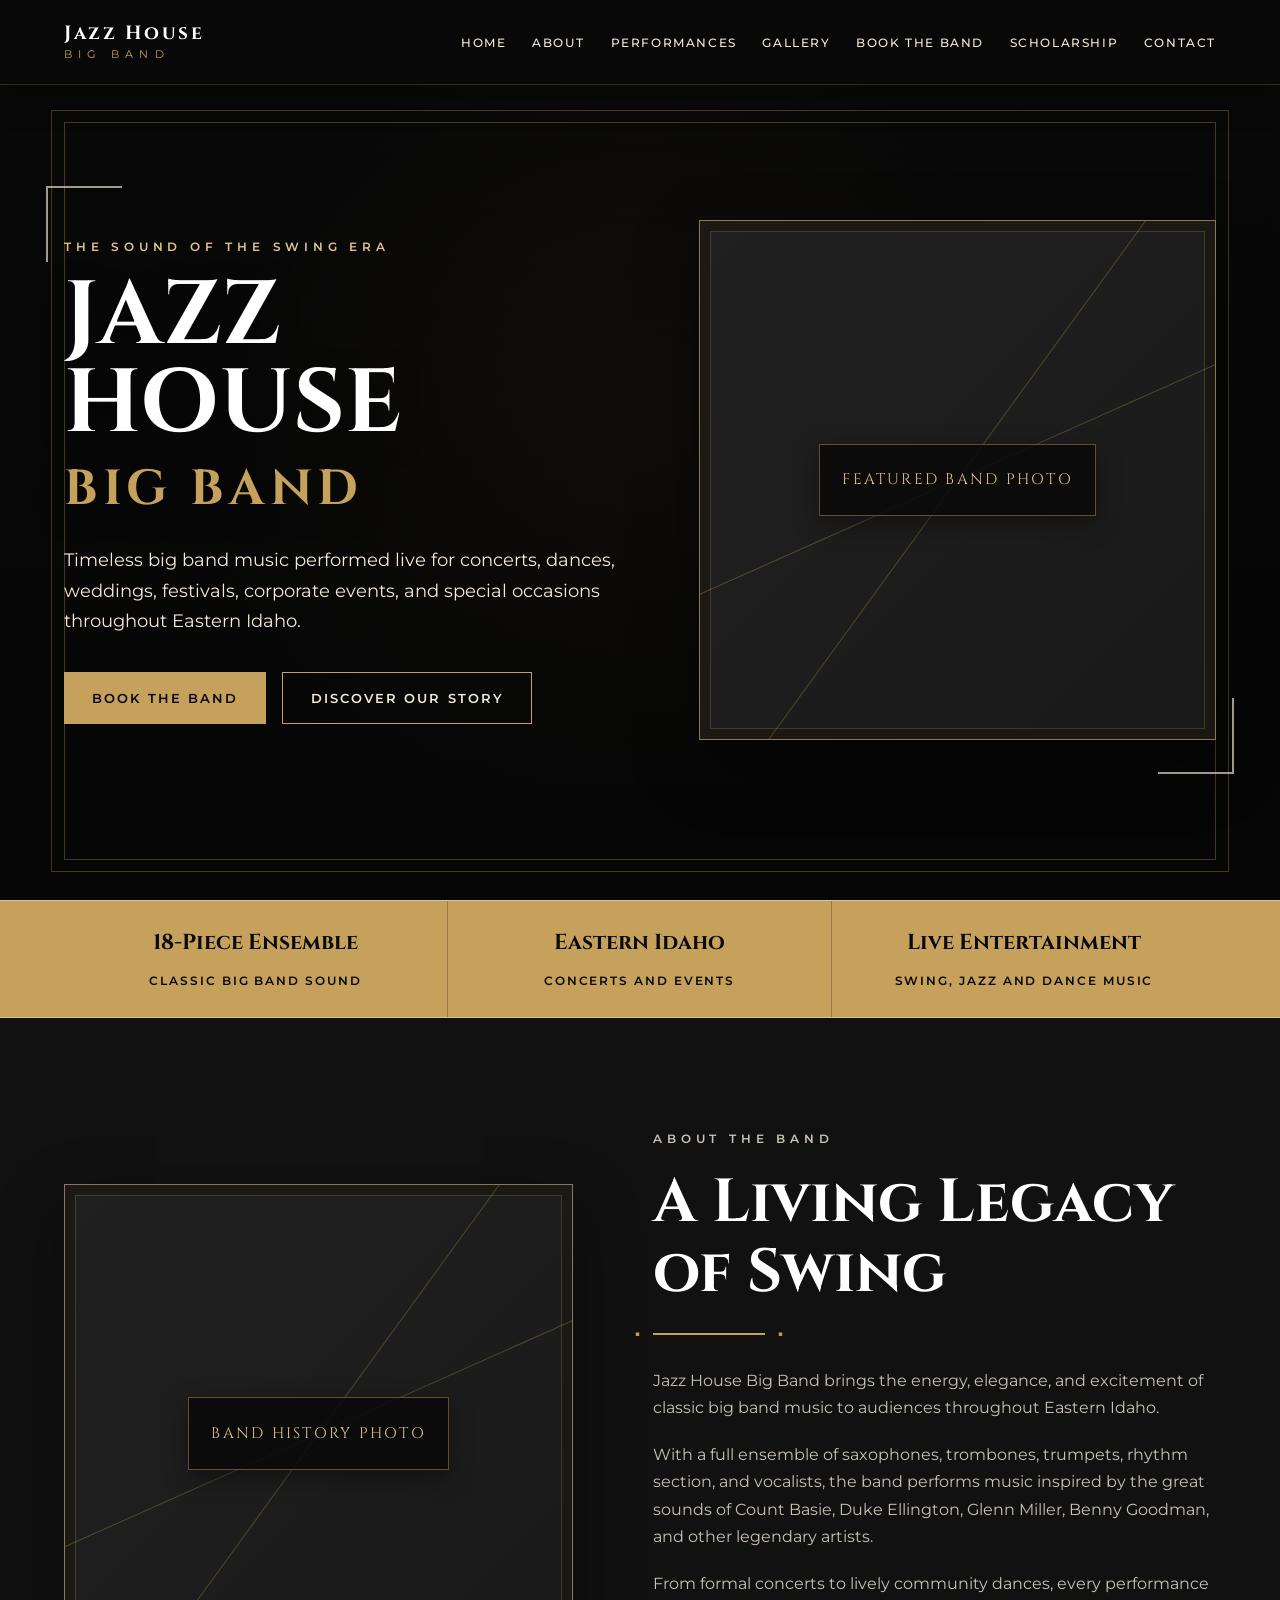
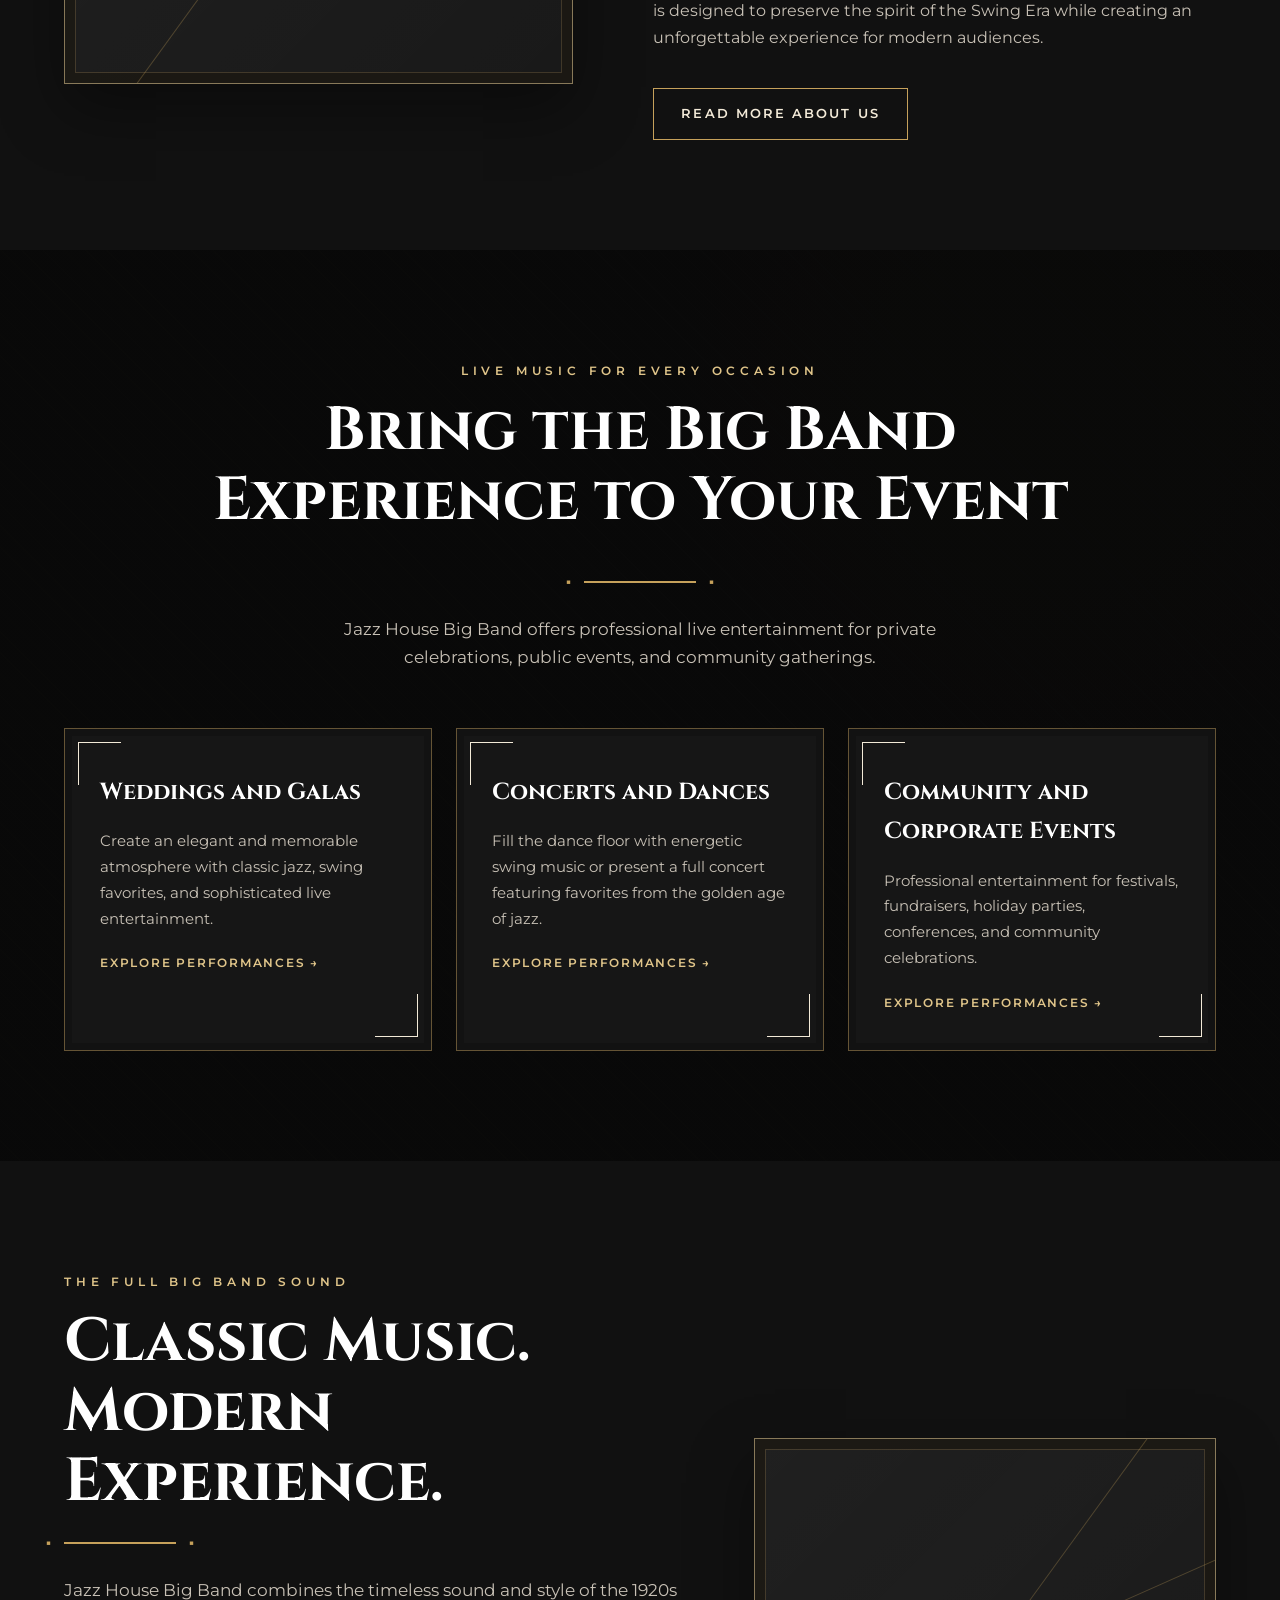
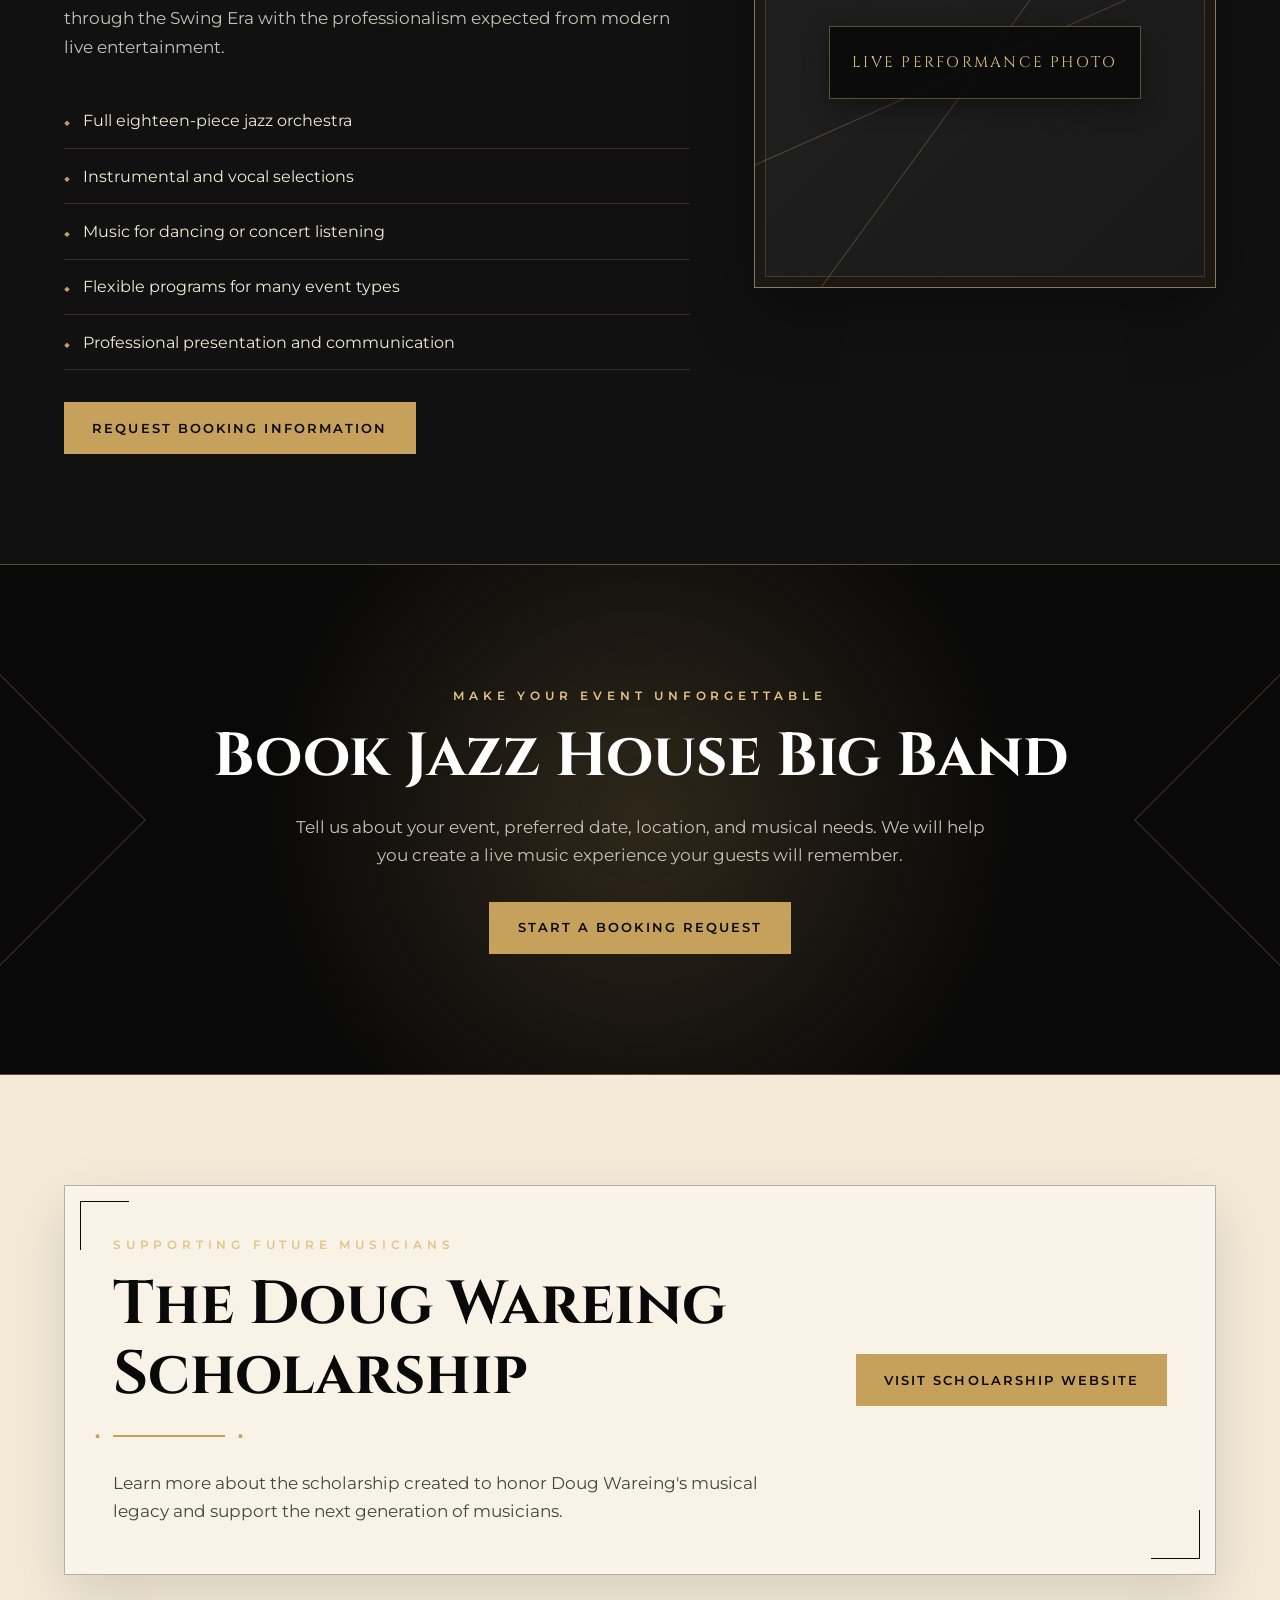
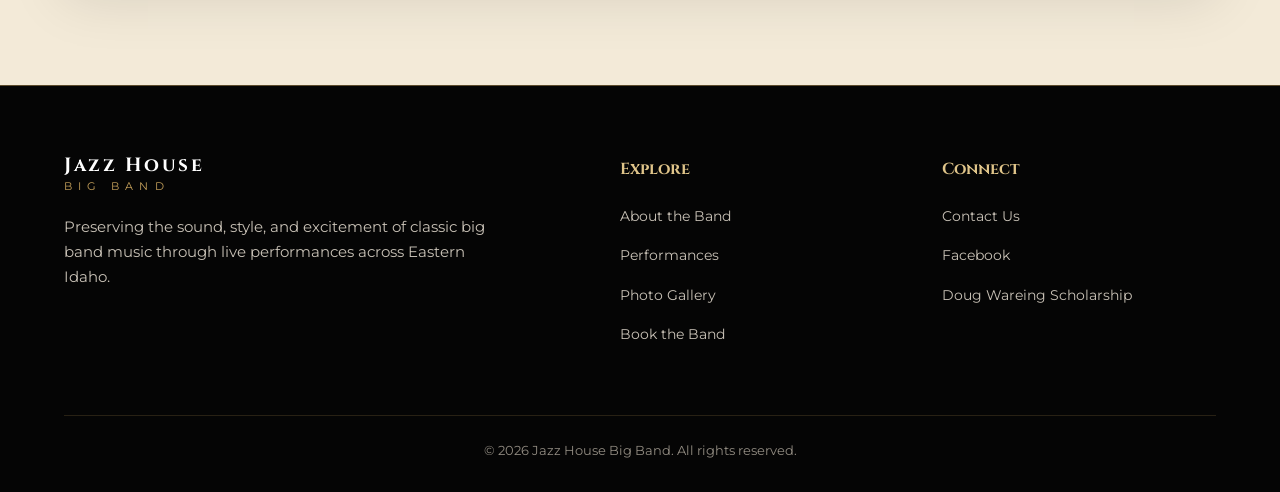
==== index.html @ a1059193 "Update index.html" ====
<!DOCTYPE html>
<html lang="en">
<head>
  <meta charset="UTF-8">
  <meta name="viewport" content="width=device-width, initial-scale=1.0">

  <title>Jazz House Big Band | Eastern Idaho</title>

  <meta
    name="description"
    content="Jazz House Big Band brings timeless swing-era music to weddings, dances, concerts, community events, and special occasions throughout Eastern Idaho."
  >

  <link rel="preconnect" href="https://fonts.googleapis.com">
  <link rel="preconnect" href="https://fonts.gstatic.com" crossorigin>

  <link
    href="https://fonts.googleapis.com/css2?family=Cinzel:wght@500;600;700&family=Montserrat:wght@400;500;600&family=Playfair+Display:ital,wght@0,600;1,600&display=swap"
    rel="stylesheet"
  >

  <style>
    :root {
      --black: #090909;
      --dark: #111111;
      --dark-light: #191919;
      --gold: #c6a15b;
      --gold-light: #e0c58a;
      --cream: #f3ead8;
      --white: #ffffff;
      --muted: #c8c1b6;
      --border: rgba(198, 161, 91, 0.45);
    }

    * {
      margin: 0;
      padding: 0;
      box-sizing: border-box;
    }

    html {
      scroll-behavior: smooth;
    }

    body {
      background: var(--black);
      color: var(--cream);
      font-family: "Montserrat", sans-serif;
      line-height: 1.7;
    }

    img {
      max-width: 100%;
      display: block;
    }

    a {
      color: inherit;
      text-decoration: none;
    }

    button,
    input,
    textarea,
    select {
      font: inherit;
    }

    .container {
      width: min(1180px, 90%);
      margin: 0 auto;
    }

    .eyebrow {
      color: var(--gold-light);
      font-size: 0.78rem;
      font-weight: 600;
      letter-spacing: 0.3rem;
      text-transform: uppercase;
      margin-bottom: 1rem;
    }

    .section-title {
      font-family: "Cinzel", serif;
      font-size: clamp(2rem, 5vw, 3.8rem);
      line-height: 1.15;
      color: var(--white);
      margin-bottom: 1.25rem;
    }

    .section-intro {
      max-width: 700px;
      color: var(--muted);
      font-size: 1.05rem;
    }

    .gold-line {
      width: 90px;
      height: 2px;
      background: var(--gold);
      margin: 1.5rem 0 2rem;
    }

    .button {
      display: inline-flex;
      align-items: center;
      justify-content: center;
      min-height: 52px;
      padding: 0.85rem 1.7rem;
      border: 1px solid var(--gold);
      font-size: 0.82rem;
      font-weight: 600;
      letter-spacing: 0.13rem;
      text-transform: uppercase;
      transition: 0.25s ease;
    }

    .button-primary {
      background: var(--gold);
      color: var(--black);
    }

    .button-primary:hover {
      background: var(--gold-light);
      border-color: var(--gold-light);
      transform: translateY(-2px);
    }

    .button-secondary {
      background: transparent;
      color: var(--cream);
    }

    .button-secondary:hover {
      background: rgba(198, 161, 91, 0.12);
      color: var(--gold-light);
      transform: translateY(-2px);
    }

    .site-header {
      position: fixed;
      top: 0;
      left: 0;
      width: 100%;
      z-index: 1000;
      background: rgba(9, 9, 9, 0.92);
      border-bottom: 1px solid rgba(198, 161, 91, 0.22);
      backdrop-filter: blur(14px);
    }

    .nav {
      min-height: 84px;
      display: flex;
      align-items: center;
      justify-content: space-between;
      gap: 2rem;
    }

    .brand {
      display: flex;
      flex-direction: column;
      line-height: 1;
    }

    .brand-main {
      font-family: "Cinzel", serif;
      color: var(--white);
      font-size: 1.2rem;
      font-weight: 700;
      letter-spacing: 0.16rem;
    }

    .brand-sub {
      margin-top: 0.45rem;
      color: var(--gold);
      font-size: 0.66rem;
      letter-spacing: 0.38rem;
      text-transform: uppercase;
    }

    .nav-links {
      display: flex;
      align-items: center;
      gap: 1.6rem;
      list-style: none;
    }

    .nav-links a {
      position: relative;
      color: var(--cream);
      font-size: 0.76rem;
      font-weight: 500;
      letter-spacing: 0.1rem;
      text-transform: uppercase;
    }

    .nav-links a::after {
      content: "";
      position: absolute;
      left: 0;
      bottom: -8px;
      width: 0;
      height: 1px;
      background: var(--gold);
      transition: width 0.25s ease;
    }

    .nav-links a:hover {
      color: var(--gold-light);
    }

    .nav-links a:hover::after {
      width: 100%;
    }

    .menu-button {
      display: none;
      border: 1px solid var(--gold);
      background: transparent;
      color: var(--cream);
      padding: 0.55rem 0.75rem;
      cursor: pointer;
      font-size: 1.1rem;
    }

    .hero {
      min-height: 100vh;
      position: relative;
      display: grid;
      place-items: center;
      overflow: hidden;
      padding: 130px 0 70px;
      background:
        linear-gradient(rgba(5, 5, 5, 0.55), rgba(5, 5, 5, 0.92)),
        radial-gradient(circle at center, rgba(198, 161, 91, 0.16), transparent 55%),
        #0c0c0c;
    }

    .hero::before,
    .hero::after {
      content: "";
      position: absolute;
      border: 1px solid rgba(198, 161, 91, 0.32);
      pointer-events: none;
    }

    .hero::before {
      inset: 110px 4% 28px;
    }

    .hero::after {
      inset: 122px 5% 40px;
    }

    .hero-layout {
      position: relative;
      z-index: 2;
      width: min(1180px, 90%);
      display: grid;
      grid-template-columns: 1.05fr 0.95fr;
      align-items: center;
      gap: 4rem;
    }

    .hero-copy {
      padding: 2rem 0;
    }

    .hero h1 {
      max-width: 760px;
      font-family: "Cinzel", serif;
      font-size: clamp(3rem, 7vw, 6.7rem);
      line-height: 0.98;
      color: var(--white);
      letter-spacing: 0.05rem;
      text-transform: uppercase;
    }

    .hero h1 span {
      display: block;
      color: var(--gold);
      font-size: 0.55em;
      letter-spacing: 0.35rem;
      margin-top: 1rem;
    }

    .hero-description {
      max-width: 650px;
      margin-top: 2rem;
      color: var(--cream);
      font-size: 1.12rem;
    }

    .hero-actions {
      display: flex;
      flex-wrap: wrap;
      gap: 1rem;
      margin-top: 2.2rem;
    }

    .photo-placeholder {
      min-height: 520px;
      display: grid;
      place-items: center;
      position: relative;
      border: 1px solid var(--border);
      background:
        linear-gradient(135deg, rgba(255,255,255,0.03), transparent),
        var(--dark-light);
      color: var(--gold-light);
      text-align: center;
      overflow: hidden;
    }

    .photo-placeholder::before,
    .photo-placeholder::after {
      content: "";
      position: absolute;
      background: rgba(198, 161, 91, 0.3);
    }

    .photo-placeholder::before {
      width: 1px;
      height: 140%;
      transform: rotate(36deg);
    }

    .photo-placeholder::after {
      width: 140%;
      height: 1px;
      transform: rotate(-24deg);
    }

    .placeholder-text {
      position: relative;
      z-index: 2;
      padding: 1.4rem;
      background: rgba(9, 9, 9, 0.86);
      border: 1px solid var(--border);
      font-family: "Cinzel", serif;
      font-size: 0.95rem;
      letter-spacing: 0.14rem;
      text-transform: uppercase;
    }

    .intro-strip {
      background: var(--gold);
      color: var(--black);
      border-top: 1px solid var(--gold-light);
      border-bottom: 1px solid var(--gold-light);
    }

    .intro-strip-grid {
      min-height: 115px;
      display: grid;
      grid-template-columns: repeat(3, 1fr);
      align-items: center;
    }

    .intro-stat {
      padding: 1.5rem;
      text-align: center;
      border-right: 1px solid rgba(9, 9, 9, 0.25);
    }

    .intro-stat:last-child {
      border-right: none;
    }

    .intro-stat strong {
      display: block;
      font-family: "Cinzel", serif;
      font-size: 1.35rem;
      margin-bottom: 0.25rem;
    }

    .intro-stat span {
      font-size: 0.75rem;
      font-weight: 600;
      letter-spacing: 0.12rem;
      text-transform: uppercase;
    }

    .section {
      padding: 110px 0;
    }

    .about {
      background: var(--dark);
    }

    .two-column {
      display: grid;
      grid-template-columns: 0.95fr 1.05fr;
      gap: 5rem;
      align-items: center;
    }

    .about .photo-placeholder {
      min-height: 500px;
    }

    .about-copy p {
      color: var(--muted);
      margin-bottom: 1.25rem;
    }

    .about-copy .button {
      margin-top: 1rem;
    }

    .services {
      background:
        linear-gradient(rgba(9, 9, 9, 0.96), rgba(9, 9, 9, 0.96)),
        repeating-linear-gradient(
          45deg,
          transparent,
          transparent 14px,
          rgba(198, 161, 91, 0.04) 14px,
          rgba(198, 161, 91, 0.04) 15px
        );
    }

    .services-header {
      text-align: center;
      display: flex;
      flex-direction: column;
      align-items: center;
    }

    .services-header .section-intro {
      text-align: center;
    }

    .cards {
      display: grid;
      grid-template-columns: repeat(3, 1fr);
      gap: 1.5rem;
      margin-top: 3.5rem;
    }

    .card {
      position: relative;
      min-height: 285px;
      padding: 2.5rem 2.2rem 2.2rem;
      border: 1px solid var(--border);
      background: rgba(24, 24, 24, 0.88);
      transition: 0.25s ease;
    }

    .card:hover {
      transform: translateY(-7px);
      border-color: var(--gold);
    }
    .card h3 {
      margin: 0.25rem 0 1rem;
      font-family: "Cinzel", serif;
      color: var(--white);
      font-size: 1.45rem;
    }

    .card p {
      color: var(--muted);
      font-size: 0.95rem;
      margin-top: 0.25rem;
    }

    .card-link {
      display: inline-block;
      margin-top: 1.35rem;
      color: var(--gold-light);
      font-size: 0.76rem;
      font-weight: 600;
      letter-spacing: 0.11rem;
      text-transform: uppercase;
    }

    .featured {
      background: var(--dark);
    }

    .featured-grid {
      display: grid;
      grid-template-columns: 1.15fr 0.85fr;
      gap: 4rem;
      align-items: center;
    }

    .featured .photo-placeholder {
      min-height: 450px;
    }

    .feature-list {
      list-style: none;
      margin: 2rem 0;
    }

    .feature-list li {
      padding: 0.85rem 0;
      color: var(--cream);
      border-bottom: 1px solid rgba(198, 161, 91, 0.2);
    }

    .feature-list li::before {
      content: "◆";
      color: var(--gold);
      margin-right: 0.8rem;
      font-size: 0.65rem;
    }

    .booking-banner {
      position: relative;
      overflow: hidden;
      text-align: center;
      padding: 120px 0;
      background:
        radial-gradient(circle at center, rgba(198, 161, 91, 0.2), transparent 55%),
        var(--black);
      border-top: 1px solid var(--border);
      border-bottom: 1px solid var(--border);
    }

    .booking-banner::before,
    .booking-banner::after {
      content: "";
      position: absolute;
      width: 210px;
      height: 210px;
      border: 1px solid rgba(198, 161, 91, 0.28);
      transform: rotate(45deg);
    }

    .booking-banner::before {
      left: -110px;
      top: 50%;
      translate: 0 -50%;
    }

    .booking-banner::after {
      right: -110px;
      top: 50%;
      translate: 0 -50%;
    }

    .booking-banner .section-intro {
      margin: 0 auto;
    }

    .booking-banner .button {
      margin-top: 2rem;
    }

    .scholarship {
      background: var(--cream);
      color: var(--black);
    }

    .scholarship .section-title {
      color: var(--black);
    }

    .scholarship .section-intro {
      color: #4c4439;
    }

    .scholarship-card {
      display: grid;
      grid-template-columns: 1fr auto;
      gap: 3rem;
      align-items: center;
      padding: 3rem;
      border: 1px solid rgba(9, 9, 9, 0.28);
      background: rgba(255, 255, 255, 0.38);
    }

    .footer {
      padding: 70px 0 30px;
      background: #050505;
      border-top: 1px solid var(--border);
    }

    .footer-grid {
      display: grid;
      grid-template-columns: 1.3fr 0.7fr 0.7fr;
      gap: 3rem;
    }

    .footer-brand p {
      max-width: 440px;
      margin-top: 1.4rem;
      color: var(--muted);
      font-size: 0.92rem;
    }

    .footer h3 {
      color: var(--gold-light);
      font-family: "Cinzel", serif;
      font-size: 1rem;
      margin-bottom: 1.2rem;
    }

    .footer-links {
      list-style: none;
    }

    .footer-links li {
      margin-bottom: 0.75rem;
    }

    .footer-links a {
      color: var(--muted);
      font-size: 0.9rem;
    }

    .footer-links a:hover {
      color: var(--gold-light);
    }

    .footer-bottom {
      margin-top: 3.5rem;
      padding-top: 1.5rem;
      border-top: 1px solid rgba(198, 161, 91, 0.18);
      color: #928c82;
      font-size: 0.8rem;
      text-align: center;
    }

    @media (max-width: 950px) {
      .menu-button {
        display: block;
      }

      .nav-links {
        position: absolute;
        top: 84px;
        left: 0;
        width: 100%;
        display: none;
        flex-direction: column;
        align-items: flex-start;
        gap: 0;
        background: #090909;
        border-bottom: 1px solid var(--border);
        padding: 1rem 5%;
      }

      .nav-links.open {
        display: flex;
      }

      .nav-links li {
        width: 100%;
      }

      .nav-links a {
        display: block;
        padding: 1rem 0;
      }

      .hero-layout,
      .two-column,
      .featured-grid {
        grid-template-columns: 1fr;
      }

      .hero-copy {
        text-align: center;
      }

      .hero-description {
        margin-left: auto;
        margin-right: auto;
      }

      .hero-actions {
        justify-content: center;
      }

      .hero .photo-placeholder {
        min-height: 390px;
      }

      .cards {
        grid-template-columns: 1fr;
      }

      .intro-strip-grid {
        grid-template-columns: 1fr;
      }

      .intro-stat {
        border-right: none;
        border-bottom: 1px solid rgba(9, 9, 9, 0.25);
      }

      .intro-stat:last-child {
        border-bottom: none;
      }

      .scholarship-card {
        grid-template-columns: 1fr;
      }

      .footer-grid {
        grid-template-columns: 1fr 1fr;
      }
    }

    @media (max-width: 650px) {
      .section {
        padding: 80px 0;
      }

      .nav {
        min-height: 72px;
      }

      .brand-main {
        font-size: 0.95rem;
      }

      .brand-sub {
        font-size: 0.55rem;
      }

      .nav-links {
        top: 72px;
      }

      .hero {
        padding-top: 110px;
      }

      .hero::before {
        inset: 92px 2.5% 18px;
      }

      .hero::after {
        inset: 101px 4% 27px;
      }

      .hero h1 {
        font-size: 3rem;
      }

      .hero h1 span {
        letter-spacing: 0.15rem;
      }

      .hero-actions {
        flex-direction: column;
      }

      .button {
        width: 100%;
      }

      .photo-placeholder {
        min-height: 320px;
      }

      .scholarship-card {
        padding: 2rem;
      }

      .footer-grid {
        grid-template-columns: 1fr;
      }
    }

    /* ===== Refined Art Deco enhancements ===== */

    body {
      background:
        radial-gradient(circle at 18% 12%, rgba(198, 161, 91, 0.045), transparent 22%),
        radial-gradient(circle at 82% 38%, rgba(198, 161, 91, 0.035), transparent 20%),
        var(--black);
    }

    .site-header {
      box-shadow: 0 10px 35px rgba(0, 0, 0, 0.28);
    }

    .nav-links a {
      padding: 0.45rem 0;
    }

    .nav-links a:hover {
      text-shadow: 0 0 18px rgba(224, 197, 138, 0.28);
    }

    .hero {
      isolation: isolate;
    }

    .hero-layout::before,
    .hero-layout::after {
      content: "";
      position: absolute;
      width: 74px;
      height: 74px;
      border-color: var(--gold);
      opacity: 0.65;
      pointer-events: none;
    }

    .hero-layout::before {
      left: -18px;
      top: -18px;
      border-left: 2px solid;
      border-top: 2px solid;
    }

    .hero-layout::after {
      right: -18px;
      bottom: -18px;
      border-right: 2px solid;
      border-bottom: 2px solid;
    }

    .hero h1 {
      text-shadow: 0 10px 30px rgba(0, 0, 0, 0.42);
    }

    .section-title {
      text-wrap: balance;
    }

    .gold-line {
      position: relative;
      width: 112px;
    }

    .gold-line::before,
    .gold-line::after {
      content: "◆";
      position: absolute;
      top: 50%;
      color: var(--gold);
      font-size: 0.55rem;
      transform: translateY(-50%) rotate(45deg);
    }

    .gold-line::before {
      left: -18px;
    }

    .gold-line::after {
      right: -18px;
    }

    .photo-placeholder {
      border: 1px solid rgba(224, 197, 138, 0.55);
      box-shadow:
        inset 0 0 0 10px rgba(9, 9, 9, 0.68),
        inset 0 0 0 11px rgba(198, 161, 91, 0.22),
        0 24px 60px rgba(0, 0, 0, 0.38);
      transition: transform 0.35s ease, border-color 0.35s ease;
    }

    .photo-placeholder:hover {
      transform: translateY(-5px);
      border-color: var(--gold-light);
    }

    .photo-placeholder .placeholder-text {
      box-shadow: 0 8px 25px rgba(0, 0, 0, 0.38);
    }

    .card {
      overflow: hidden;
      box-shadow: inset 0 0 0 7px rgba(9, 9, 9, 0.28);
    }

    .card::before,
    .card::after {
      content: "";
      position: absolute;
      width: 42px;
      height: 42px;
      border-color: rgba(224, 197, 138, 0.65);
      transition: 0.25s ease;
    }

    .card::before {
      top: 13px;
      left: 13px;
      border-top: 1px solid;
      border-left: 1px solid;
    }

    .card::after {
      right: 13px;
      bottom: 13px;
      border-right: 1px solid;
      border-bottom: 1px solid;
    }

    .card:hover::before,
    .card:hover::after {
      width: 58px;
      height: 58px;
      border-color: var(--gold-light);
    }

    .scholarship {
      scroll-margin-top: 84px;
      position: relative;
      overflow: hidden;
    }

    .scholarship-card {
      position: relative;
      box-shadow:
        inset 0 0 0 8px rgba(255, 255, 255, 0.2),
        0 22px 55px rgba(9, 9, 9, 0.12);
    }

    .scholarship-card::before,
    .scholarship-card::after {
      content: "";
      position: absolute;
      width: 48px;
      height: 48px;
      border-color: rgba(9, 9, 9, 0.38);
      pointer-events: none;
    }

    .scholarship-card::before {
      top: 15px;
      left: 15px;
      border-top: 1px solid;
      border-left: 1px solid;
    }

    .scholarship-card::after {
      right: 15px;
      bottom: 15px;
      border-right: 1px solid;
      border-bottom: 1px solid;
    }

    @media (prefers-reduced-motion: no-preference) {
      .hero-copy,
      .hero .photo-placeholder {
        animation: decoReveal 0.9s ease both;
      }

      .hero .photo-placeholder {
        animation-delay: 0.15s;
      }

      @keyframes decoReveal {
        from {
          opacity: 0;
          transform: translateY(24px);
        }
        to {
          opacity: 1;
          transform: translateY(0);
        }
      }
    }

  </style>
</head>

<body>

  <header class="site-header">
    <div class="container nav">

      <a href="index.html" class="brand" aria-label="Jazz House Big Band homepage">
        <span class="brand-main">Jazz House</span>
        <span class="brand-sub">Big Band</span>
      </a>

      <button
        class="menu-button"
        id="menuButton"
        type="button"
        aria-label="Open navigation menu"
        aria-expanded="false"
      >
        ☰
      </button>

      <ul class="nav-links" id="navLinks">
        <li><a href="index.html">Home</a></li>
        <li><a href="about.html">About</a></li>
        <li><a href="performances.html">Performances</a></li>
        <li><a href="gallery.html">Gallery</a></li>
        <li><a href="book.html">Book the Band</a></li>
        <li><a href="#scholarship">Scholarship</a></li>
        <li><a href="contact.html">Contact</a></li>
      </ul>

    </div>
  </header>

  <main>

    <section class="hero">

      <div class="hero-layout">

        <div class="hero-copy">

          <p class="eyebrow">The Sound of the Swing Era</p>

          <h1>
            Jazz House
            <span>Big Band</span>
          </h1>

          <p class="hero-description">
            Timeless big band music performed live for concerts, dances,
            weddings, festivals, corporate events, and special occasions
            throughout Eastern Idaho.
          </p>

          <div class="hero-actions">

            <a href="book.html" class="button button-primary">
              Book the Band
            </a>

            <a href="about.html" class="button button-secondary">
              Discover Our Story
            </a>

          </div>

        </div>

        <div class="photo-placeholder">
          <div class="placeholder-text">
            Featured Band Photo
          </div>
        </div>

      </div>

    </section>

    <section class="intro-strip">

      <div class="container intro-strip-grid">

        <div class="intro-stat">
          <strong>18-Piece Ensemble</strong>
          <span>Classic Big Band Sound</span>
        </div>

        <div class="intro-stat">
          <strong>Eastern Idaho</strong>
          <span>Concerts and Events</span>
        </div>

        <div class="intro-stat">
          <strong>Live Entertainment</strong>
          <span>Swing, Jazz and Dance Music</span>
        </div>

      </div>

    </section>

    <section class="section about">

      <div class="container two-column">

        <div class="photo-placeholder">
          <div class="placeholder-text">
            Band History Photo
          </div>
        </div>

        <div class="about-copy">

          <p class="eyebrow">About the Band</p>

          <h2 class="section-title">
            A Living Legacy of Swing
          </h2>

          <div class="gold-line"></div>

          <p>
            Jazz House Big Band brings the energy, elegance, and excitement
            of classic big band music to audiences throughout Eastern Idaho.
          </p>

          <p>
            With a full ensemble of saxophones, trombones, trumpets, rhythm
            section, and vocalists, the band performs music inspired by the
            great sounds of Count Basie, Duke Ellington, Glenn Miller, Benny
            Goodman, and other legendary artists.
          </p>

          <p>
            From formal concerts to lively community dances, every performance
            is designed to preserve the spirit of the Swing Era while creating
            an unforgettable experience for modern audiences.
          </p>

          <a href="about.html" class="button button-secondary">
            Read More About Us
          </a>

        </div>

      </div>

    </section>

    <section class="section services">

      <div class="container">

        <div class="services-header">

          <p class="eyebrow">Live Music for Every Occasion</p>

          <h2 class="section-title">
            Bring the Big Band Experience to Your Event
          </h2>

          <div class="gold-line"></div>

          <p class="section-intro">
            Jazz House Big Band offers professional live entertainment for
            private celebrations, public events, and community gatherings.
          </p>

        </div>

        <div class="cards">

          <article class="card">
            <h3>Weddings and Galas</h3>

            <p>
              Create an elegant and memorable atmosphere with classic jazz,
              swing favorites, and sophisticated live entertainment.
            </p>

            <a href="performances.html" class="card-link">
              Explore Performances →
            </a>

          </article>

          <article class="card">
            <h3>Concerts and Dances</h3>

            <p>
              Fill the dance floor with energetic swing music or present a
              full concert featuring favorites from the golden age of jazz.
            </p>

            <a href="performances.html" class="card-link">
              Explore Performances →
            </a>

          </article>

          <article class="card">
            <h3>Community and Corporate Events</h3>

            <p>
              Professional entertainment for festivals, fundraisers, holiday
              parties, conferences, and community celebrations.
            </p>

            <a href="performances.html" class="card-link">
              Explore Performances →
            </a>

          </article>

        </div>

      </div>

    </section>

    <section class="section featured">

      <div class="container featured-grid">

        <div>

          <p class="eyebrow">The Full Big Band Sound</p>

          <h2 class="section-title">
            Classic Music. Modern Experience.
          </h2>

          <div class="gold-line"></div>

          <p class="section-intro">
            Jazz House Big Band combines the timeless sound and style of the
            1920s through the Swing Era with the professionalism expected from
            modern live entertainment.
          </p>

          <ul class="feature-list">
            <li>Full eighteen-piece jazz orchestra</li>
            <li>Instrumental and vocal selections</li>
            <li>Music for dancing or concert listening</li>
            <li>Flexible programs for many event types</li>
            <li>Professional presentation and communication</li>
          </ul>

          <a href="book.html" class="button button-primary">
            Request Booking Information
          </a>

        </div>

        <div class="photo-placeholder">
          <div class="placeholder-text">
            Live Performance Photo
          </div>
        </div>

      </div>

    </section>

    <section class="booking-banner">

      <div class="container">

        <p class="eyebrow">Make Your Event Unforgettable</p>

        <h2 class="section-title">
          Book Jazz House Big Band
        </h2>

        <p class="section-intro">
          Tell us about your event, preferred date, location, and musical needs.
          We will help you create a live music experience your guests will remember.
        </p>

        <a href="book.html" class="button button-primary">
          Start a Booking Request
        </a>

      </div>

    </section>

    <section id="scholarship" class="section scholarship">

      <div class="container scholarship-card">

        <div>

          <p class="eyebrow">Supporting Future Musicians</p>

          <h2 class="section-title">
            The Doug Wareing Scholarship
          </h2>

          <div class="gold-line"></div>

          <p class="section-intro">
            Learn more about the scholarship created to honor Doug Wareing's
            musical legacy and support the next generation of musicians.
          </p>

        </div>

        <a
          href="https://wareingscholarship.org/"
          class="button button-primary"
          target="_blank"
          rel="noopener noreferrer"
        >
          Visit Scholarship Website
        </a>

      </div>

    </section>

  </main>

  <footer class="footer">

    <div class="container">

      <div class="footer-grid">

        <div class="footer-brand">

          <a href="index.html" class="brand">
            <span class="brand-main">Jazz House</span>
            <span class="brand-sub">Big Band</span>
          </a>

          <p>
            Preserving the sound, style, and excitement of classic big band
            music through live performances across Eastern Idaho.
          </p>

        </div>

        <div>

          <h3>Explore</h3>

          <ul class="footer-links">
            <li><a href="about.html">About the Band</a></li>
            <li><a href="performances.html">Performances</a></li>
            <li><a href="gallery.html">Photo Gallery</a></li>
            <li><a href="book.html">Book the Band</a></li>
          </ul>

        </div>

        <div>

          <h3>Connect</h3>

          <ul class="footer-links">
            <li><a href="contact.html">Contact Us</a></li>
            <li><a href="#">Facebook</a></li>
            <li>
              <a
                href="https://wareingscholarship.org/"
                target="_blank"
                rel="noopener noreferrer"
              >
                Doug Wareing Scholarship
              </a>
            </li>
          </ul>

        </div>

      </div>

      <div class="footer-bottom">
        © 2026 Jazz House Big Band. All rights reserved.
      </div>

    </div>

  </footer>

  <script>
    const menuButton = document.getElementById("menuButton");
    const navLinks = document.getElementById("navLinks");

    menuButton.addEventListener("click", function () {
      const isOpen = navLinks.classList.toggle("open");

      menuButton.setAttribute("aria-expanded", isOpen);
      menuButton.textContent = isOpen ? "✕" : "☰";
    });
  </script>

</body>
</html>
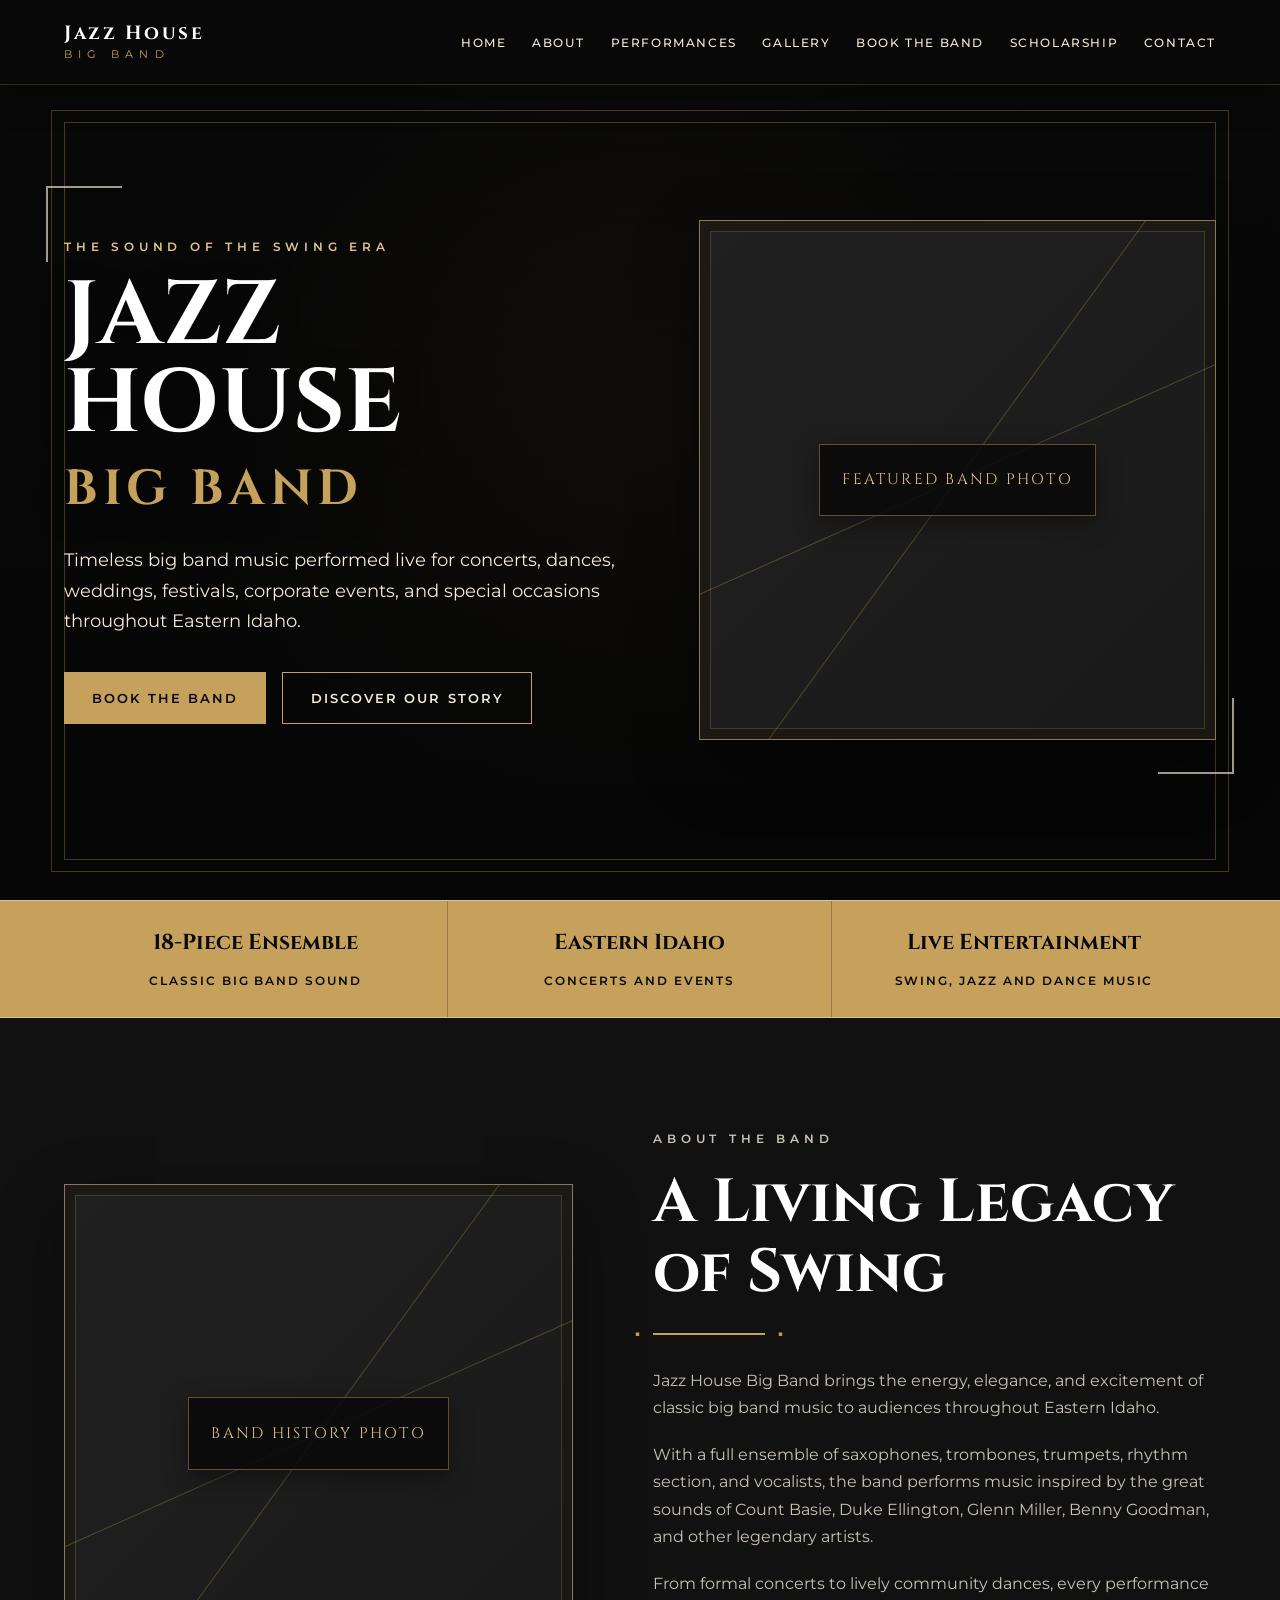
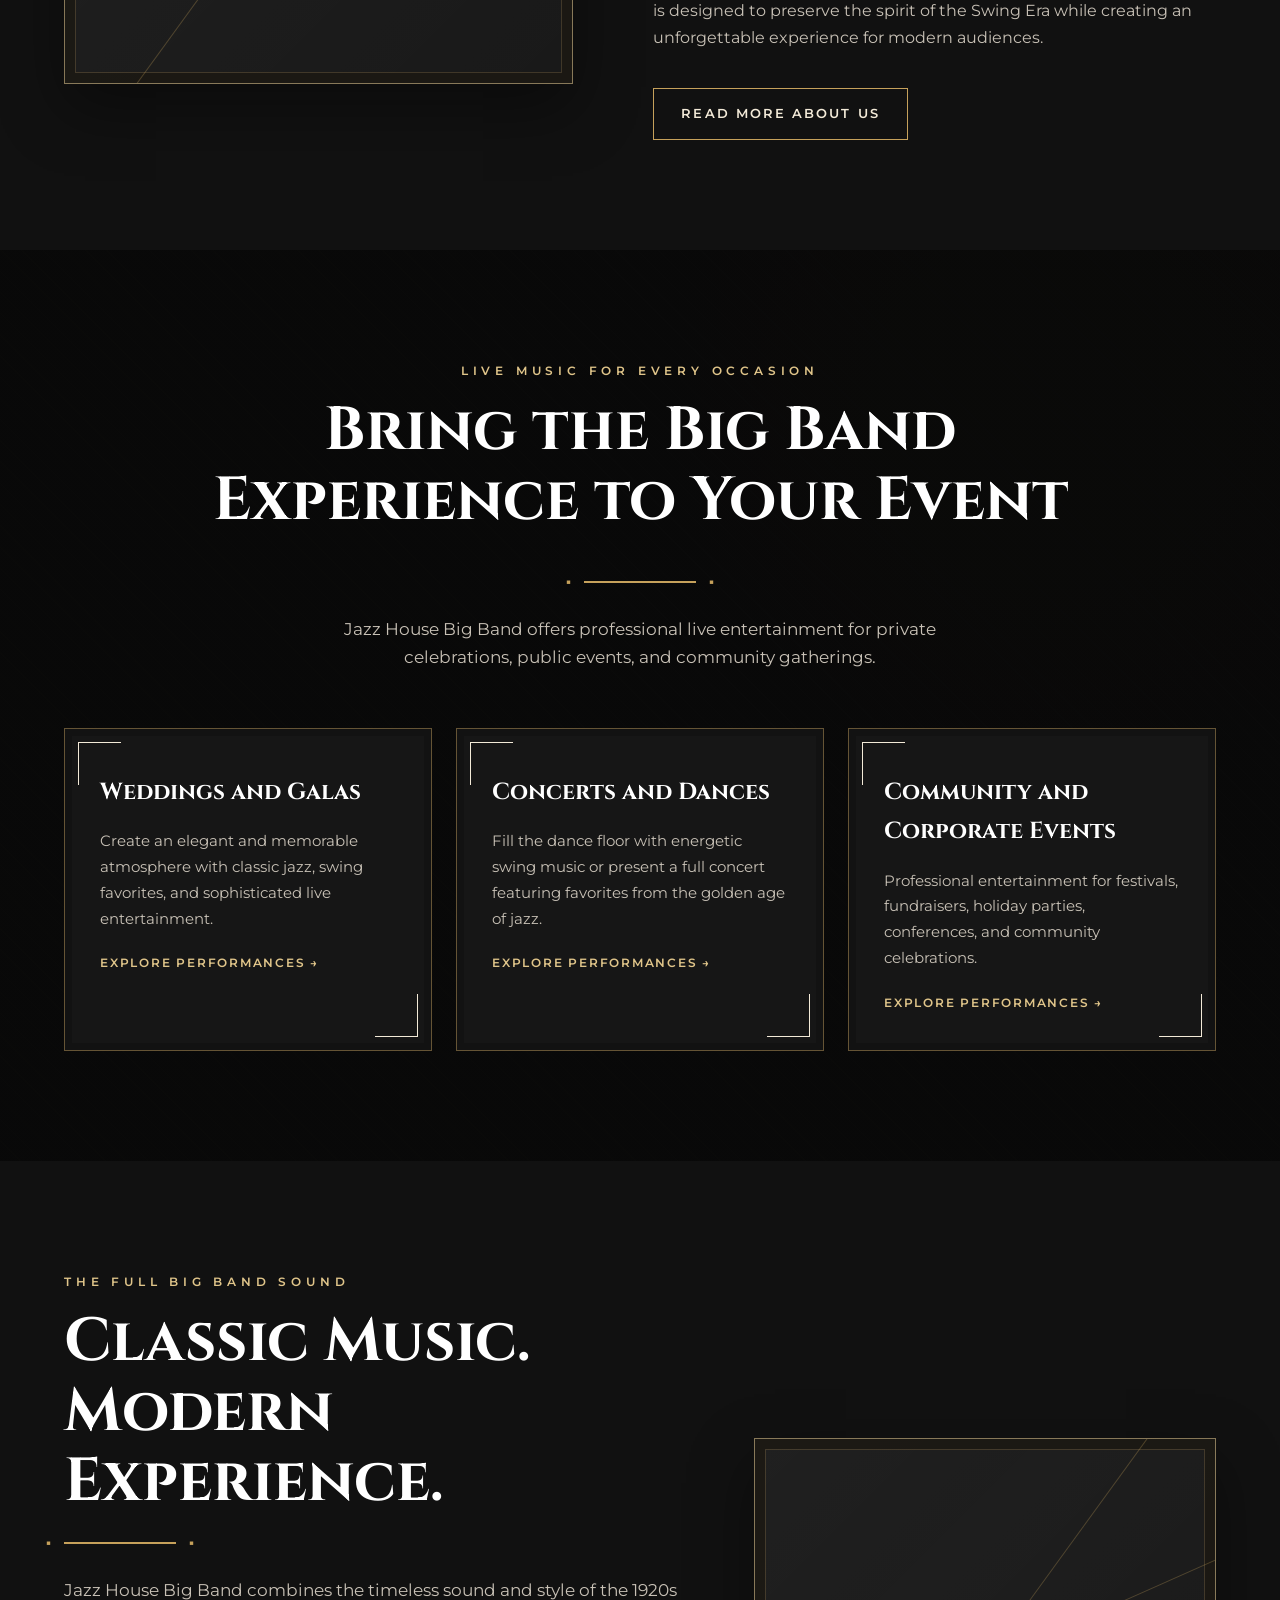
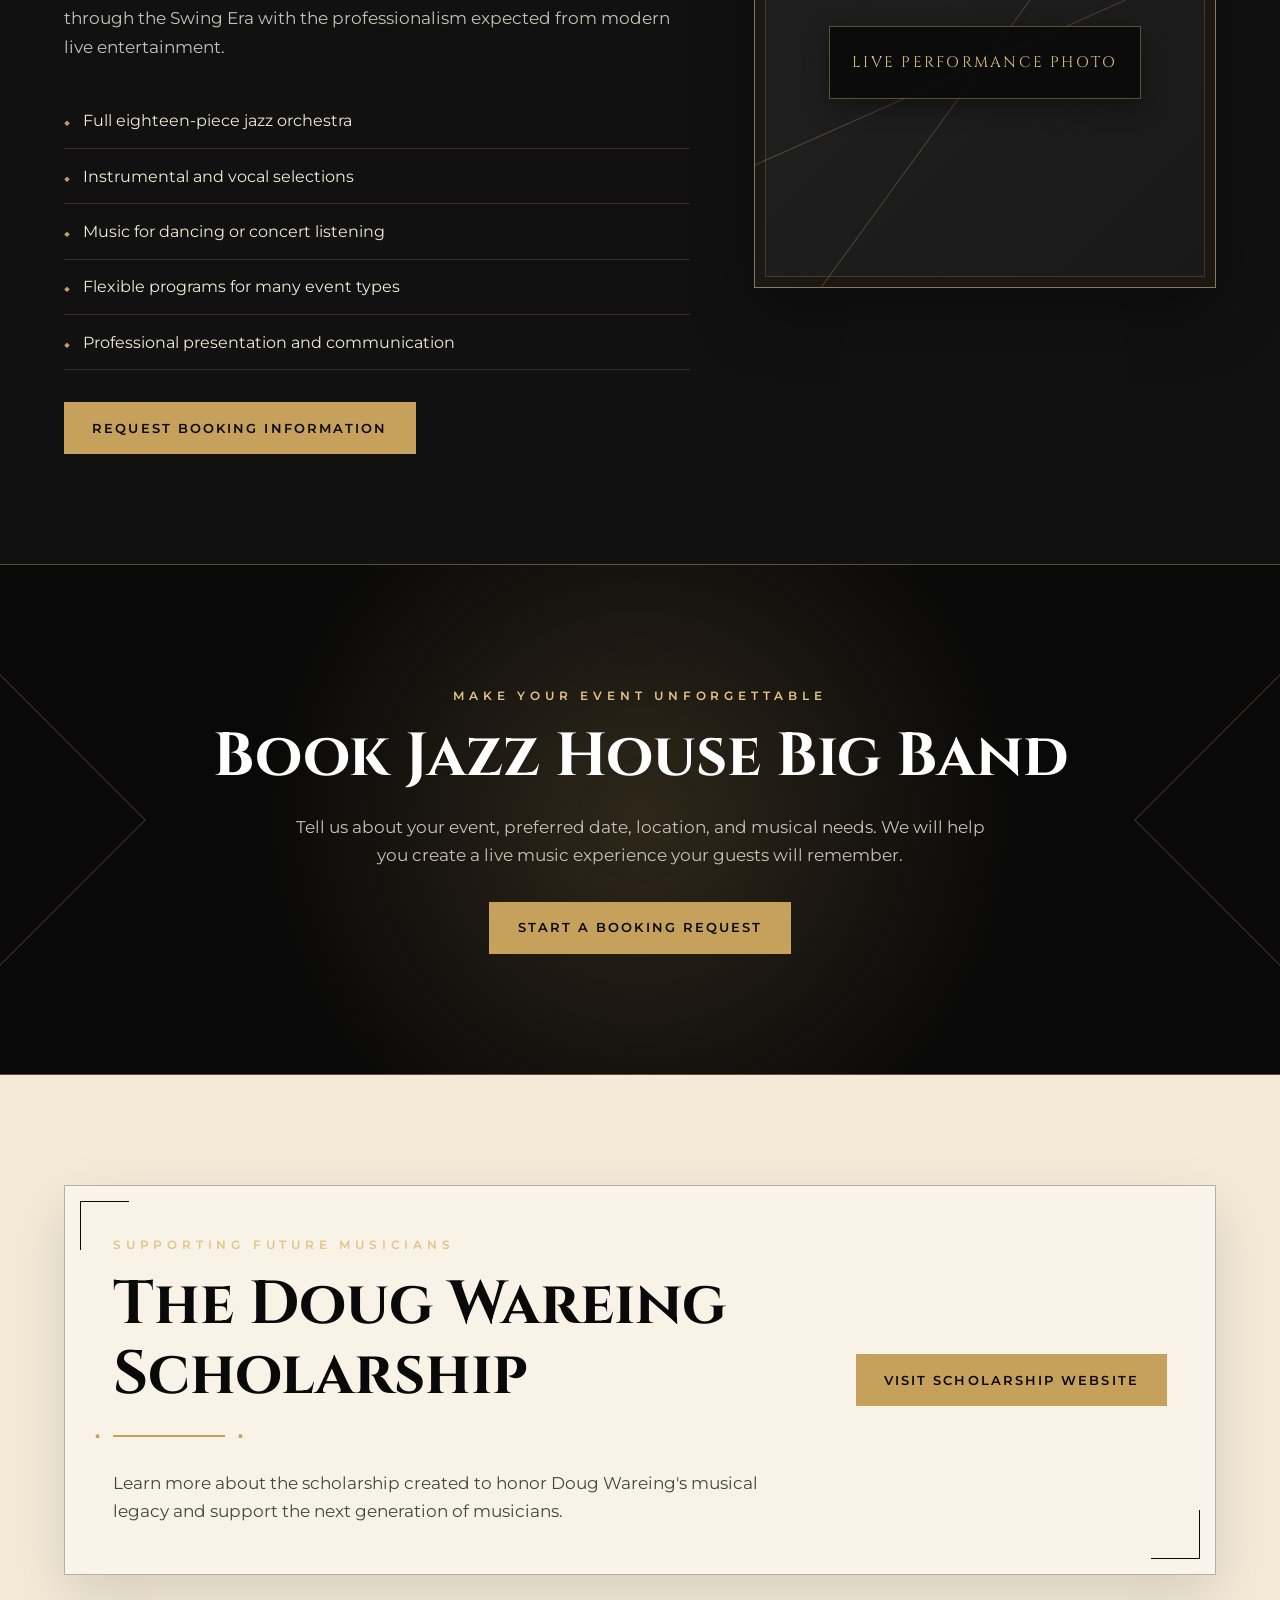
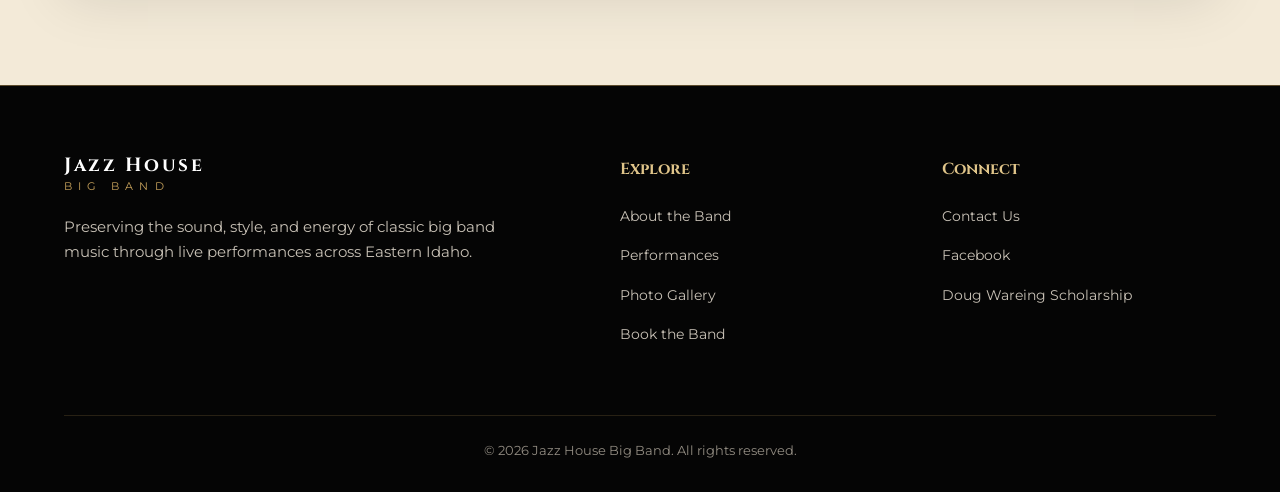
==== commit fddbd0bf: "Update index.html" ====
--- a/index.html
+++ b/index.html
@@ -990,7 +990,7 @@
         <li><a href="about.html">About</a></li>
         <li><a href="performances.html">Performances</a></li>
         <li><a href="gallery.html">Gallery</a></li>
-        <li><a href="book.html">Book the Band</a></li>
+        <li><a href="contact.html#booking-form">Book the Band</a></li>
         <li><a href="#scholarship">Scholarship</a></li>
         <li><a href="contact.html">Contact</a></li>
       </ul>
@@ -1021,7 +1021,7 @@
 
           <div class="hero-actions">
 
-            <a href="book.html" class="button button-primary">
+            <a href="contact.html#booking-form" class="button button-primary">
               Book the Band
             </a>
 
@@ -1213,7 +1213,7 @@
             <li>Professional presentation and communication</li>
           </ul>
 
-          <a href="book.html" class="button button-primary">
+          <a href="contact.html#booking-form" class="button button-primary">
             Request Booking Information
           </a>
 
@@ -1244,7 +1244,7 @@
           We will help you create a live music experience your guests will remember.
         </p>
 
-        <a href="book.html" class="button button-primary">
+        <a href="contact.html#booking-form" class="button button-primary">
           Start a Booking Request
         </a>
 
@@ -1302,7 +1302,7 @@
           </a>
 
           <p>
-            Preserving the sound, style, and excitement of classic big band
+            Preserving the sound, style, and energy of classic big band
             music through live performances across Eastern Idaho.
           </p>
 
@@ -1316,7 +1316,7 @@
             <li><a href="about.html">About the Band</a></li>
             <li><a href="performances.html">Performances</a></li>
             <li><a href="gallery.html">Photo Gallery</a></li>
-            <li><a href="book.html">Book the Band</a></li>
+            <li><a href="contact.html#booking-form">Book the Band</a></li>
           </ul>
 
         </div>
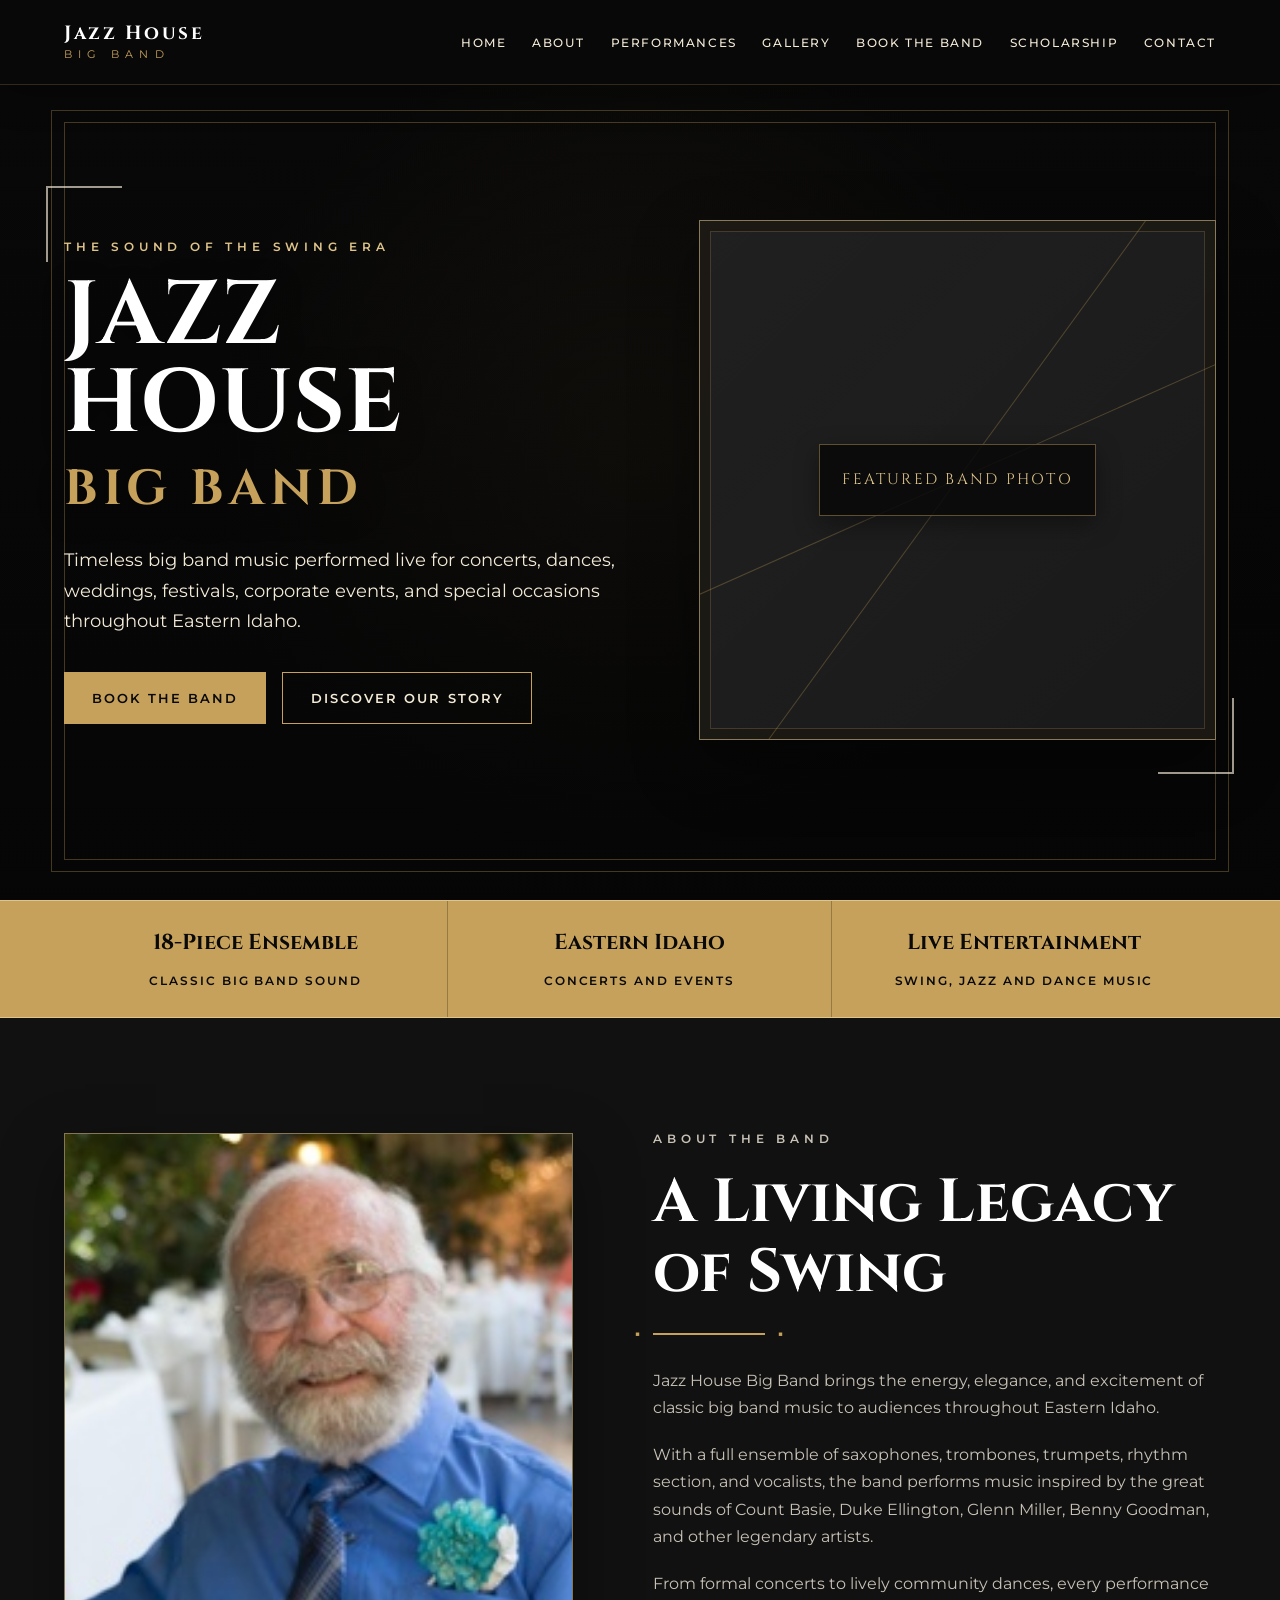
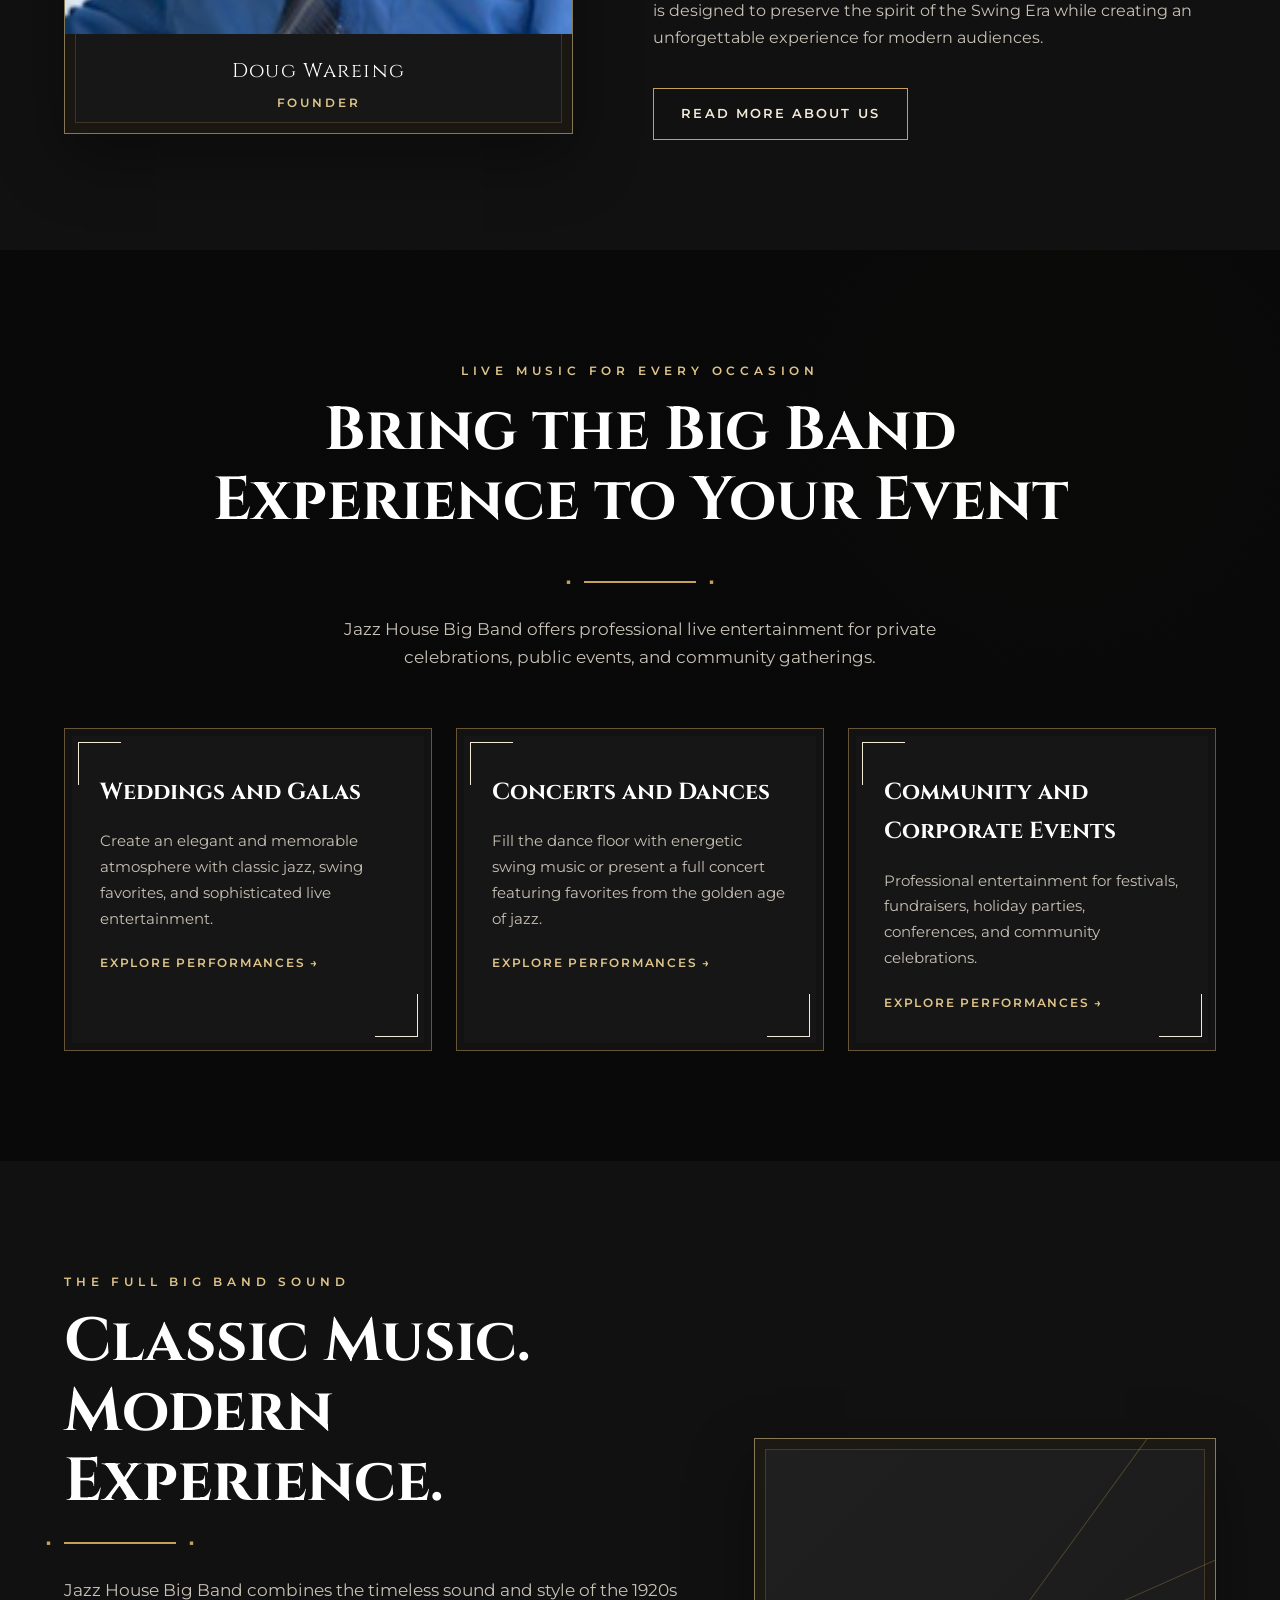
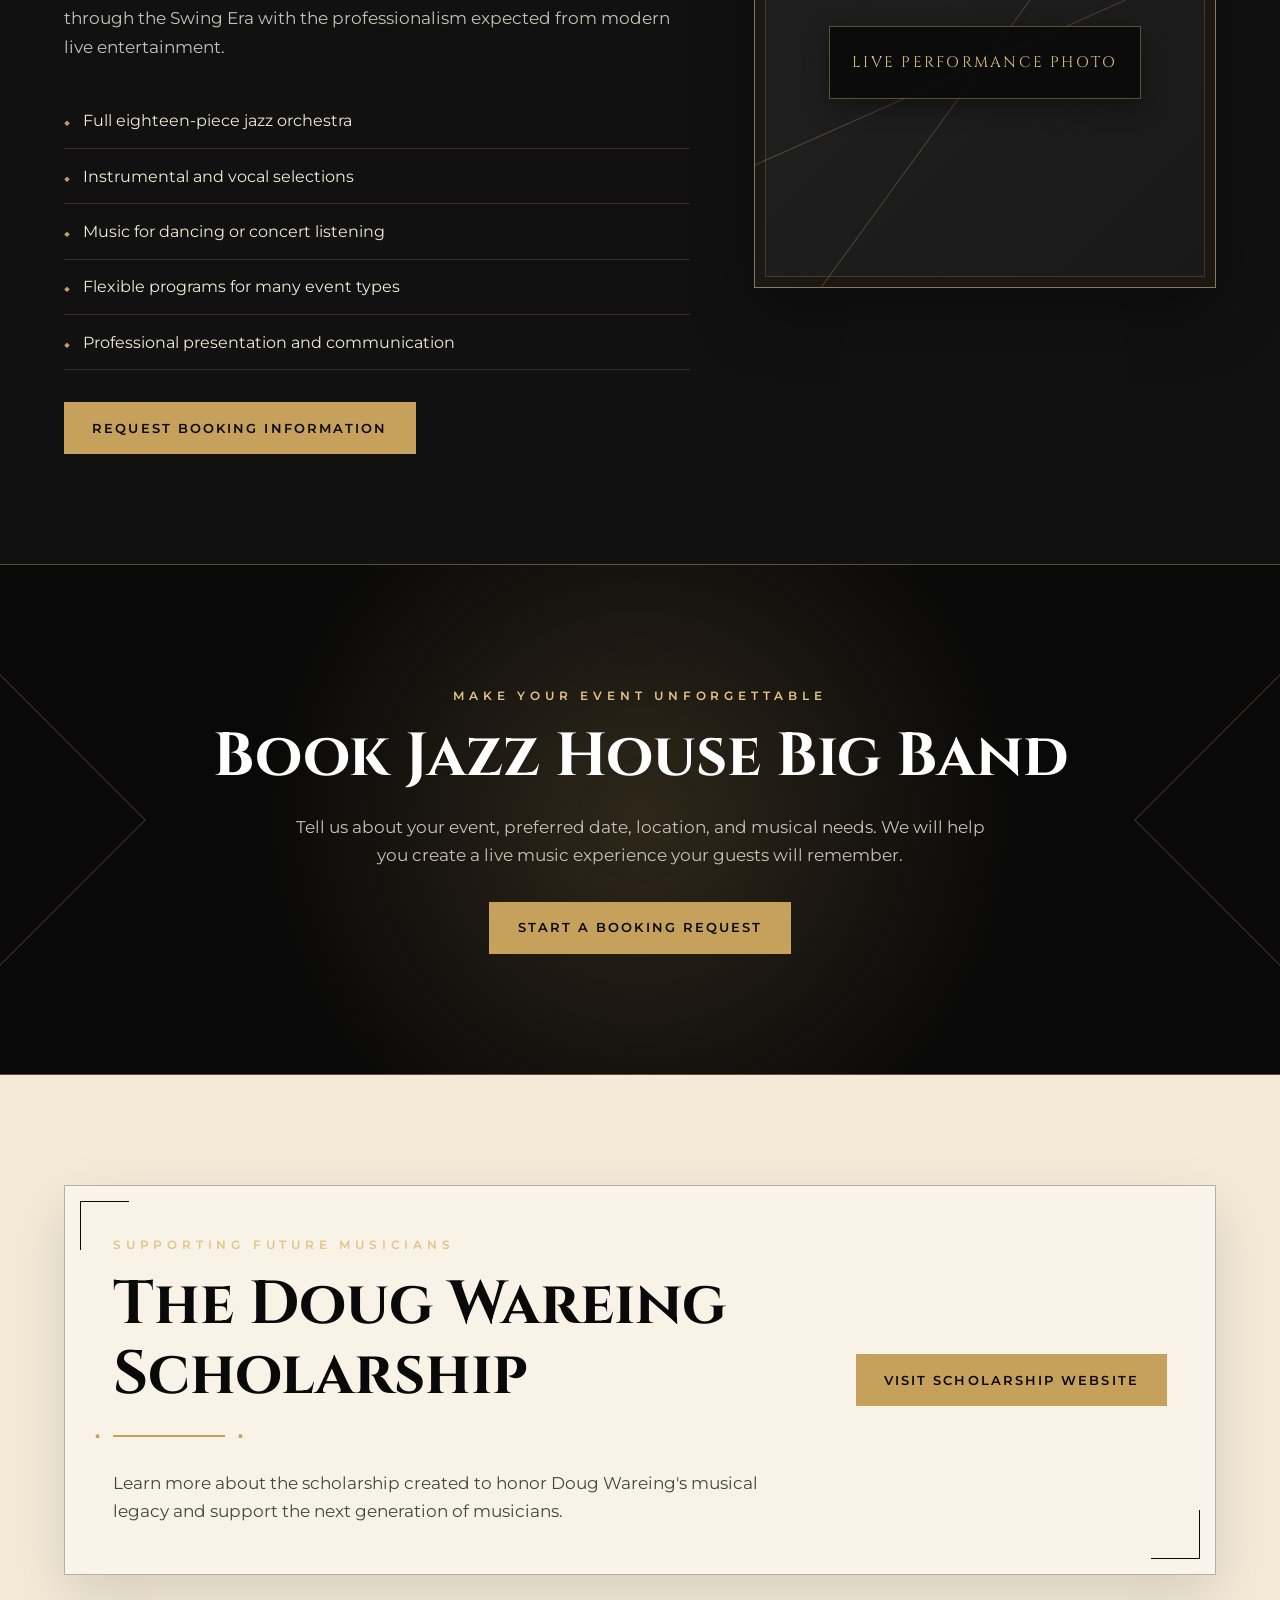
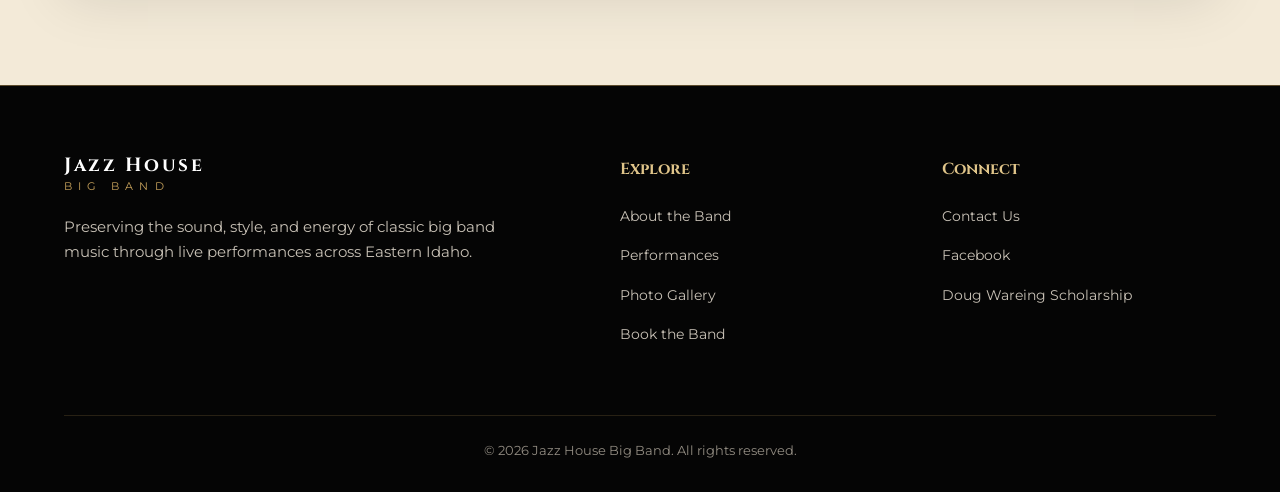
==== commit a47ff64b: "Update index.html" ====
--- a/index.html
+++ b/index.html
@@ -626,6 +626,38 @@
     }
 
     @media (max-width: 950px) {
+          /* ===== Logo placement ===== */
+
+    .logo-brand {
+      display: flex;
+      align-items: center;
+      justify-content: center;
+      line-height: 1;
+    }
+
+    .logo-brand img {
+      height: 58px;
+      width: auto;
+      display: block;
+    }
+
+    .hero-logo {
+      width: min(300px, 70vw);
+      height: auto;
+      margin: 0 0 2rem;
+      display: block;
+      filter: drop-shadow(0 18px 38px rgba(0, 0, 0, 0.42));
+    }
+
+    .footer-logo {
+      display: inline-block;
+    }
+
+    .footer-logo img {
+      width: 180px;
+      height: auto;
+      display: block;
+    }
       .menu-button {
         display: block;
       }
@@ -768,6 +800,43 @@
       }
     }
 
+    .history-card {
+  border: 1px solid rgba(224, 197, 138, 0.55);
+  background: rgba(24, 24, 24, 0.9);
+  box-shadow:
+    inset 0 0 0 10px rgba(9, 9, 9, 0.68),
+    inset 0 0 0 11px rgba(198, 161, 91, 0.22),
+    0 24px 60px rgba(0, 0, 0, 0.38);
+  overflow: hidden;
+}
+
+.history-photo {
+  width: 100%;
+  height: 500px;
+  object-fit: cover;
+  object-position: center;
+}
+
+.history-caption {
+  padding: 1.25rem 1rem;
+  text-align: center;
+  font-family: "Cinzel", serif;
+  color: var(--white);
+  font-size: 1.25rem;
+  letter-spacing: 0.08rem;
+}
+
+.history-caption span {
+  display: block;
+  margin-top: 0.25rem;
+  color: var(--gold-light);
+  font-family: "Montserrat", sans-serif;
+  font-size: 0.78rem;
+  font-weight: 600;
+  letter-spacing: 0.18rem;
+  text-transform: uppercase;
+}
+
     /* ===== Refined Art Deco enhancements ===== */
 
     body {
@@ -1070,11 +1139,18 @@
 
       <div class="container two-column">
 
-        <div class="photo-placeholder">
-          <div class="placeholder-text">
-            Band History Photo
-          </div>
-        </div>
+        <figure class="history-card">
+  <img
+    src="images/IMG_5958.jpeg"
+    alt="Doug Wareing, founder of Jazz House Big Band"
+    class="history-photo"
+  >
+
+  <figcaption class="history-caption">
+    Doug Wareing
+    <span>Founder</span>
+  </figcaption>
+</figure>
 
         <div class="about-copy">
 
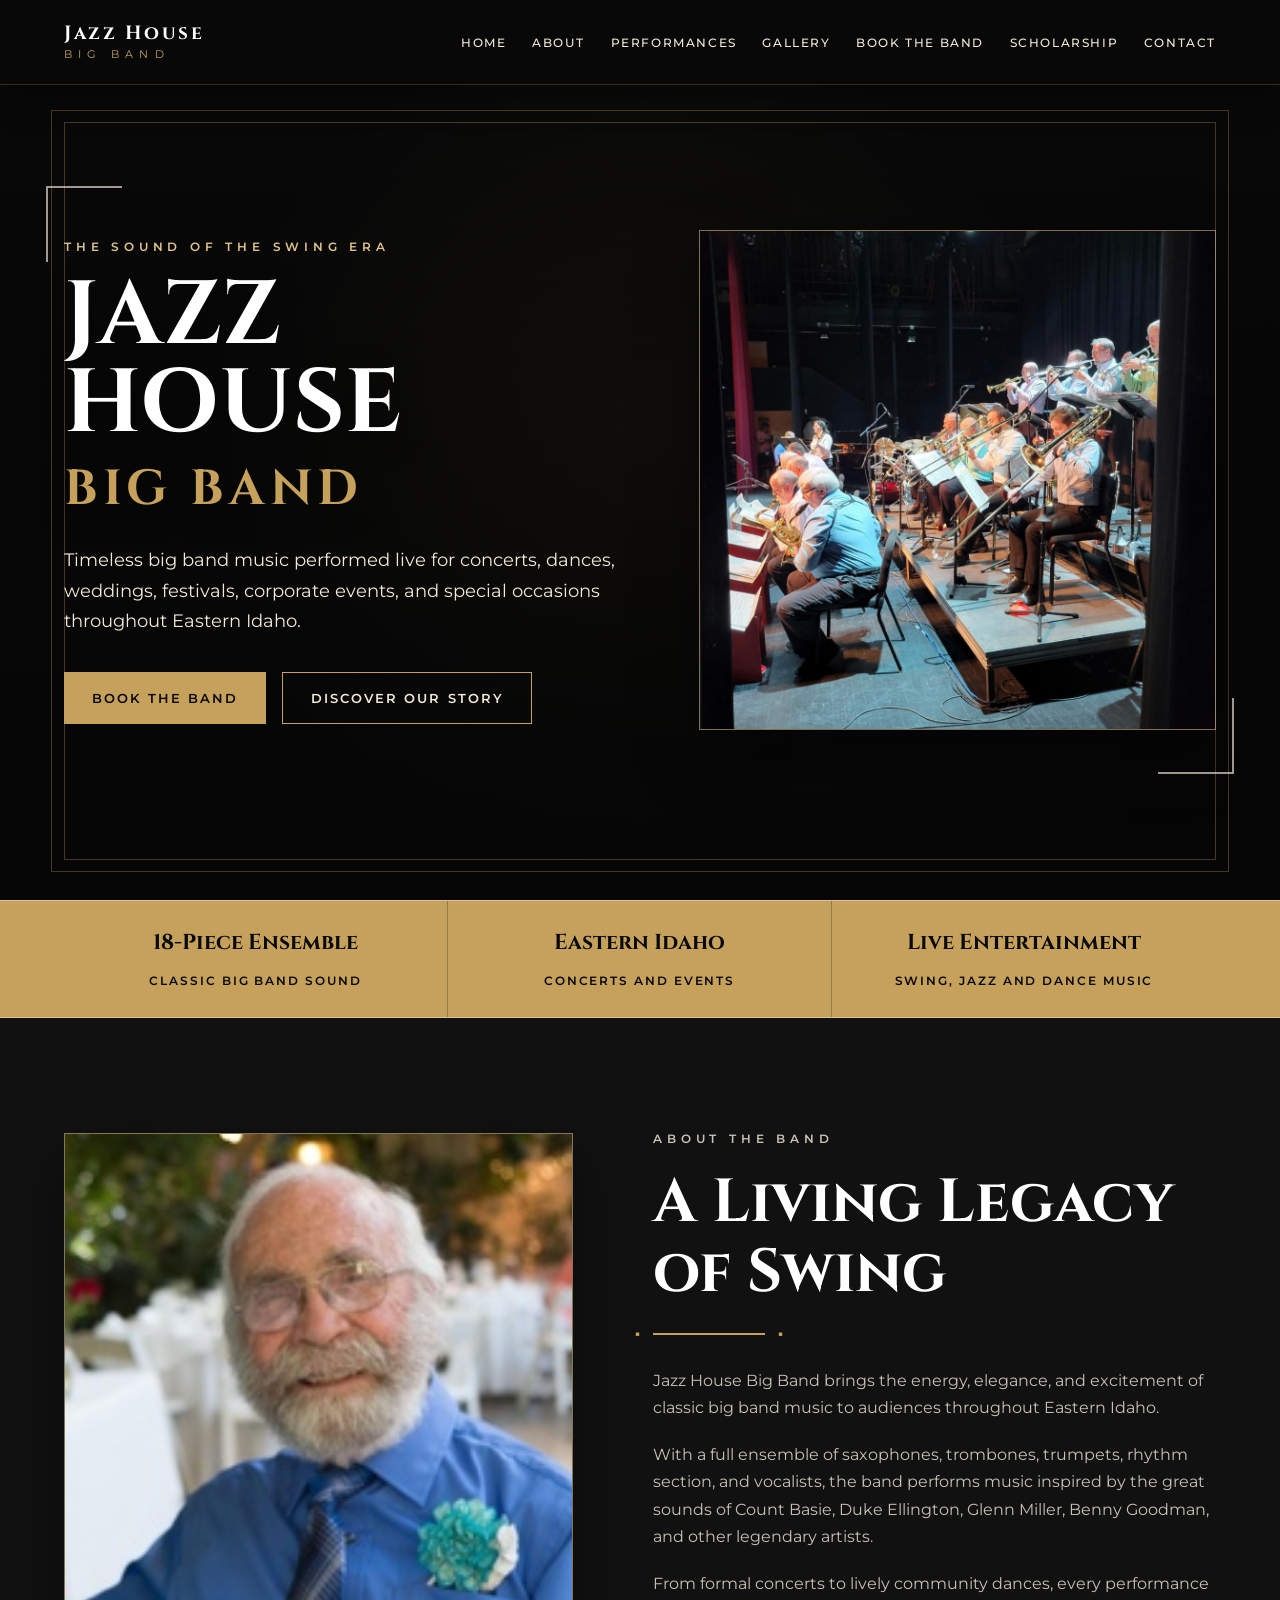
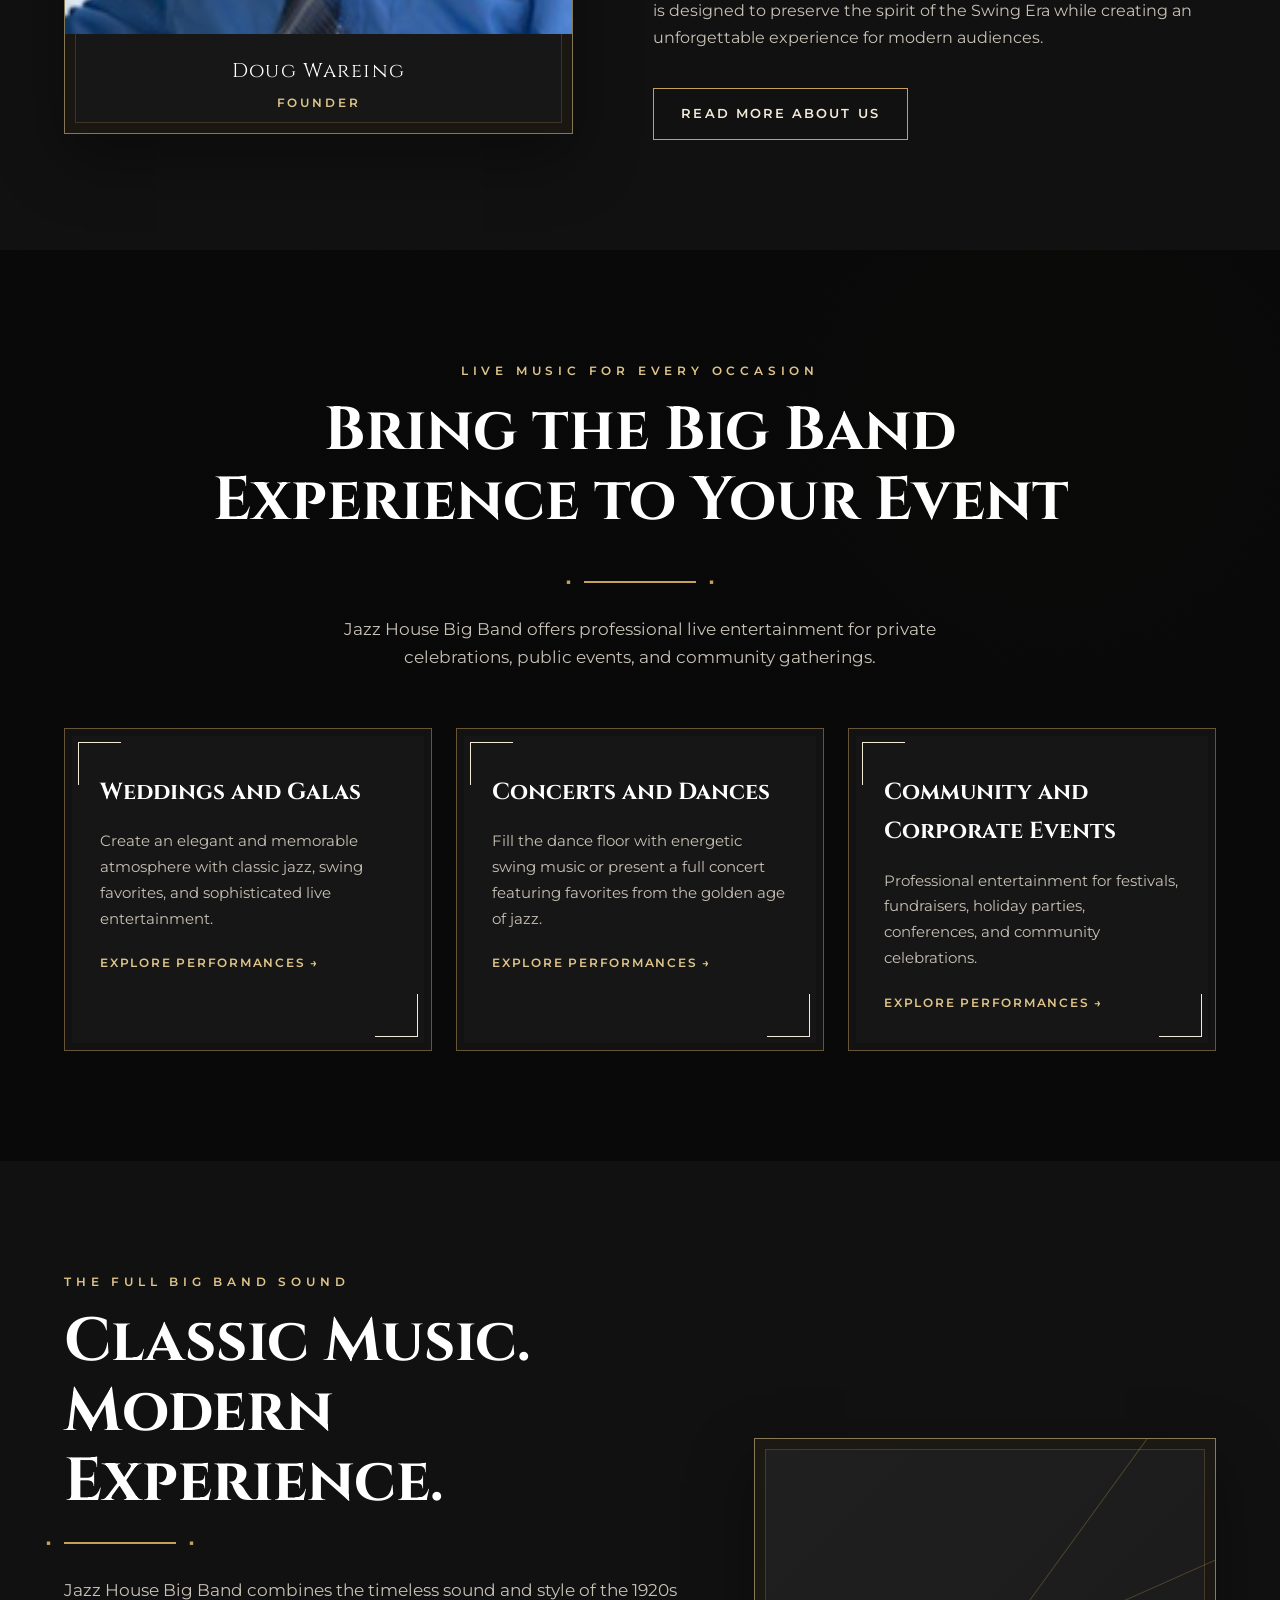
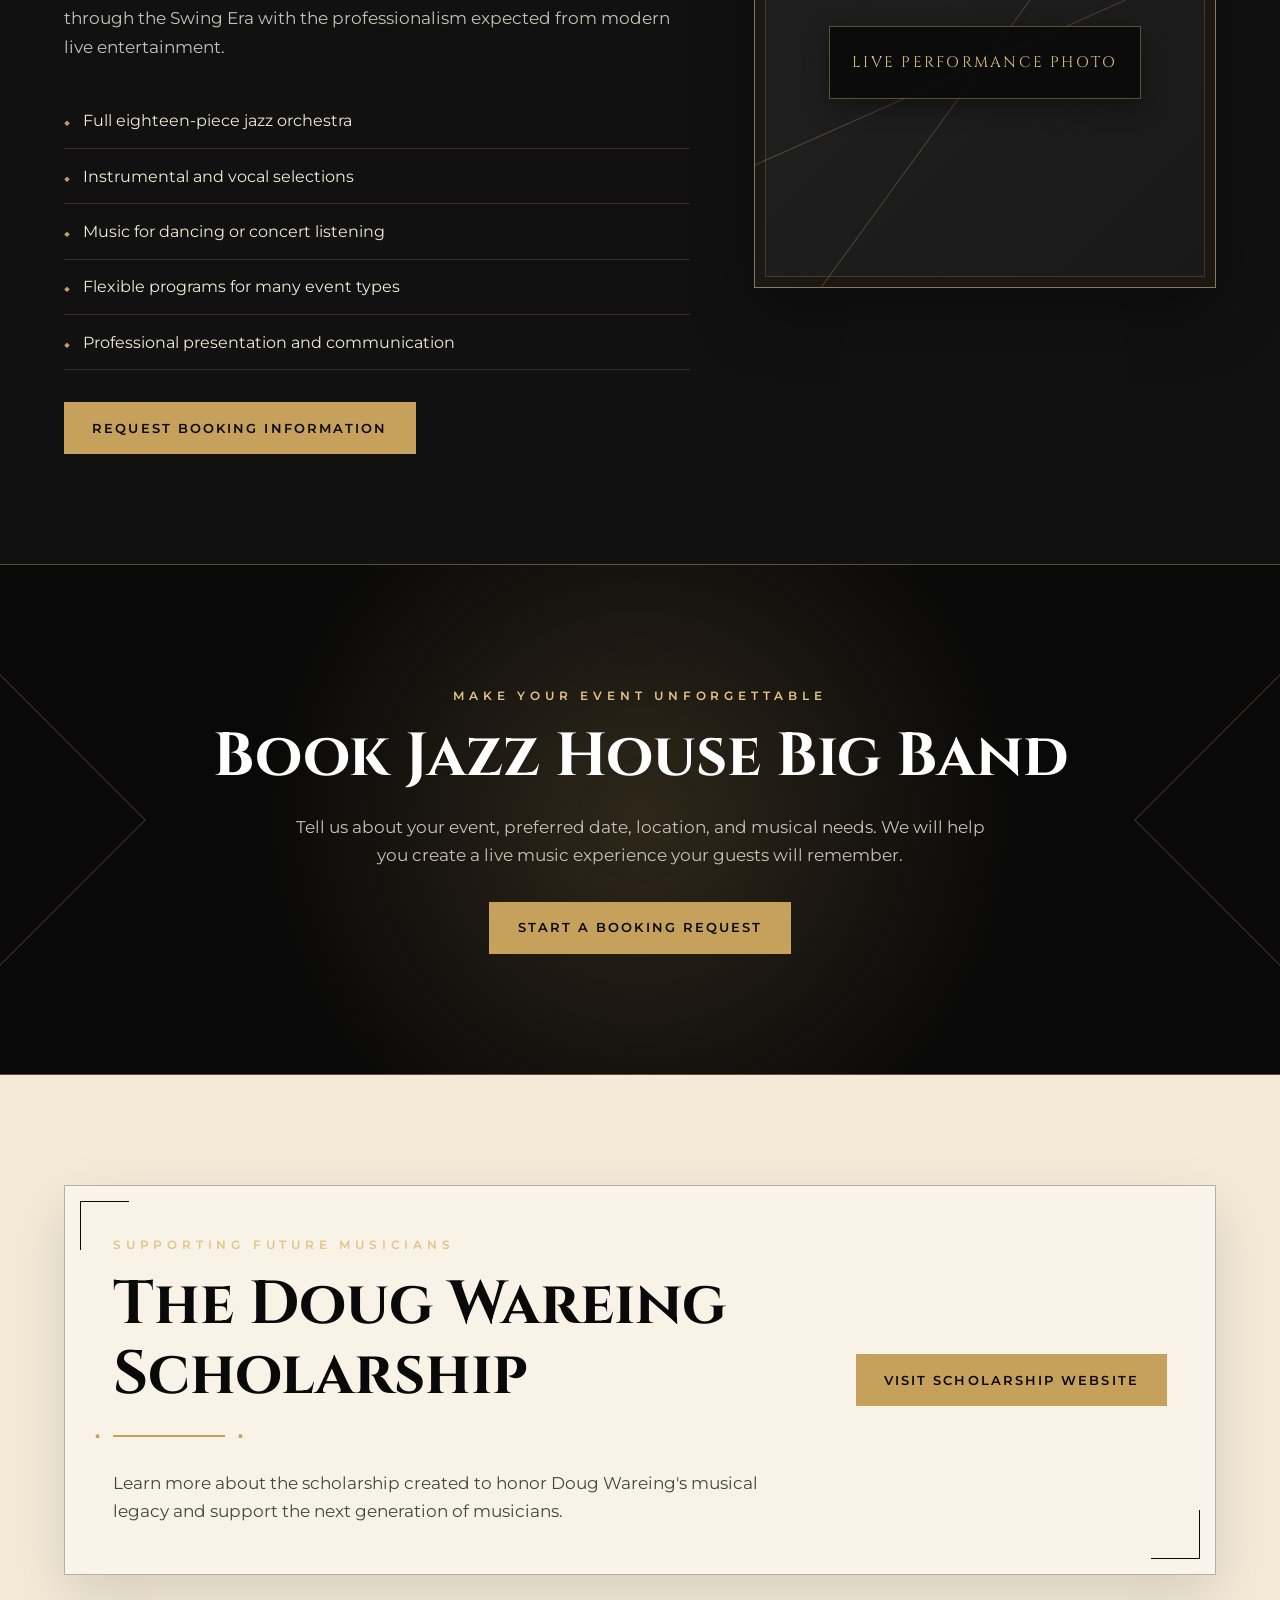
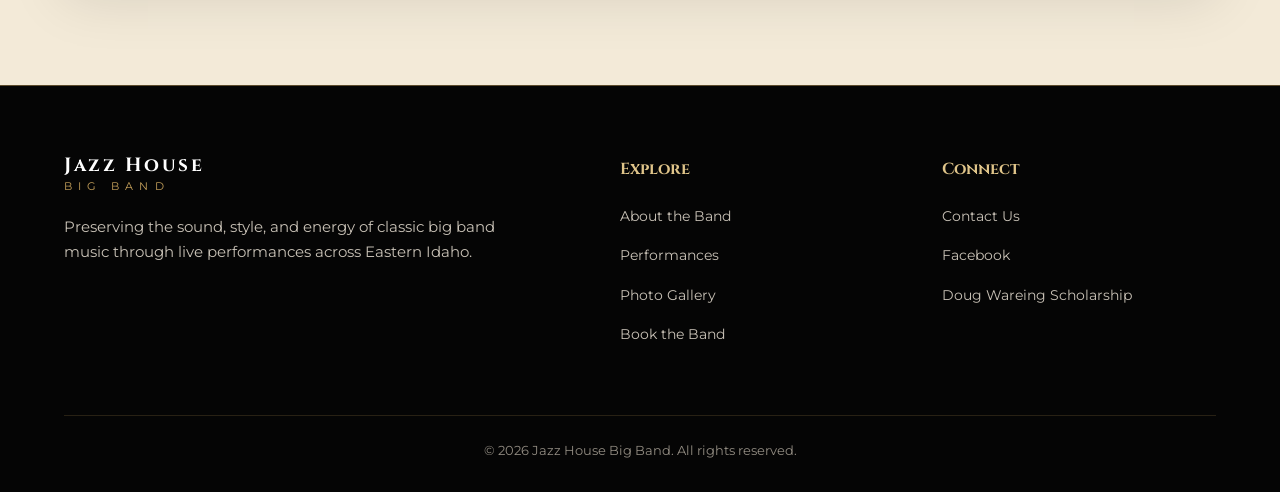
==== commit 45b50652: "Update index.html" ====
--- a/index.html
+++ b/index.html
@@ -836,7 +836,18 @@
   letter-spacing: 0.18rem;
   text-transform: uppercase;
 }
-
+    
+.featured-photo {
+  width: 100%;
+  height: 500px;
+  object-fit: cover;
+  object-position: center;
+  border: 1px solid rgba(224, 197, 138, 0.55);
+  box-shadow:
+    inset 0 0 0 10px rgba(9, 9, 9, 0.68),
+    inset 0 0 0 11px rgba(198, 161, 91, 0.22),
+    0 24px 60px rgba(0, 0, 0, 0.38);
+}
     /* ===== Refined Art Deco enhancements ===== */
 
     body {
@@ -1102,13 +1113,11 @@
 
         </div>
 
-        <div class="photo-placeholder">
-          <div class="placeholder-text">
-            Featured Band Photo
-          </div>
-        </div>
-
-      </div>
+        <img
+  src="images/D901144B-7B05-40B8-B13D-2600A796BE0C.jpeg"
+  alt="Jazz House Big Band featured photo"
+  class="featured-photo"
+>
 
     </section>
 
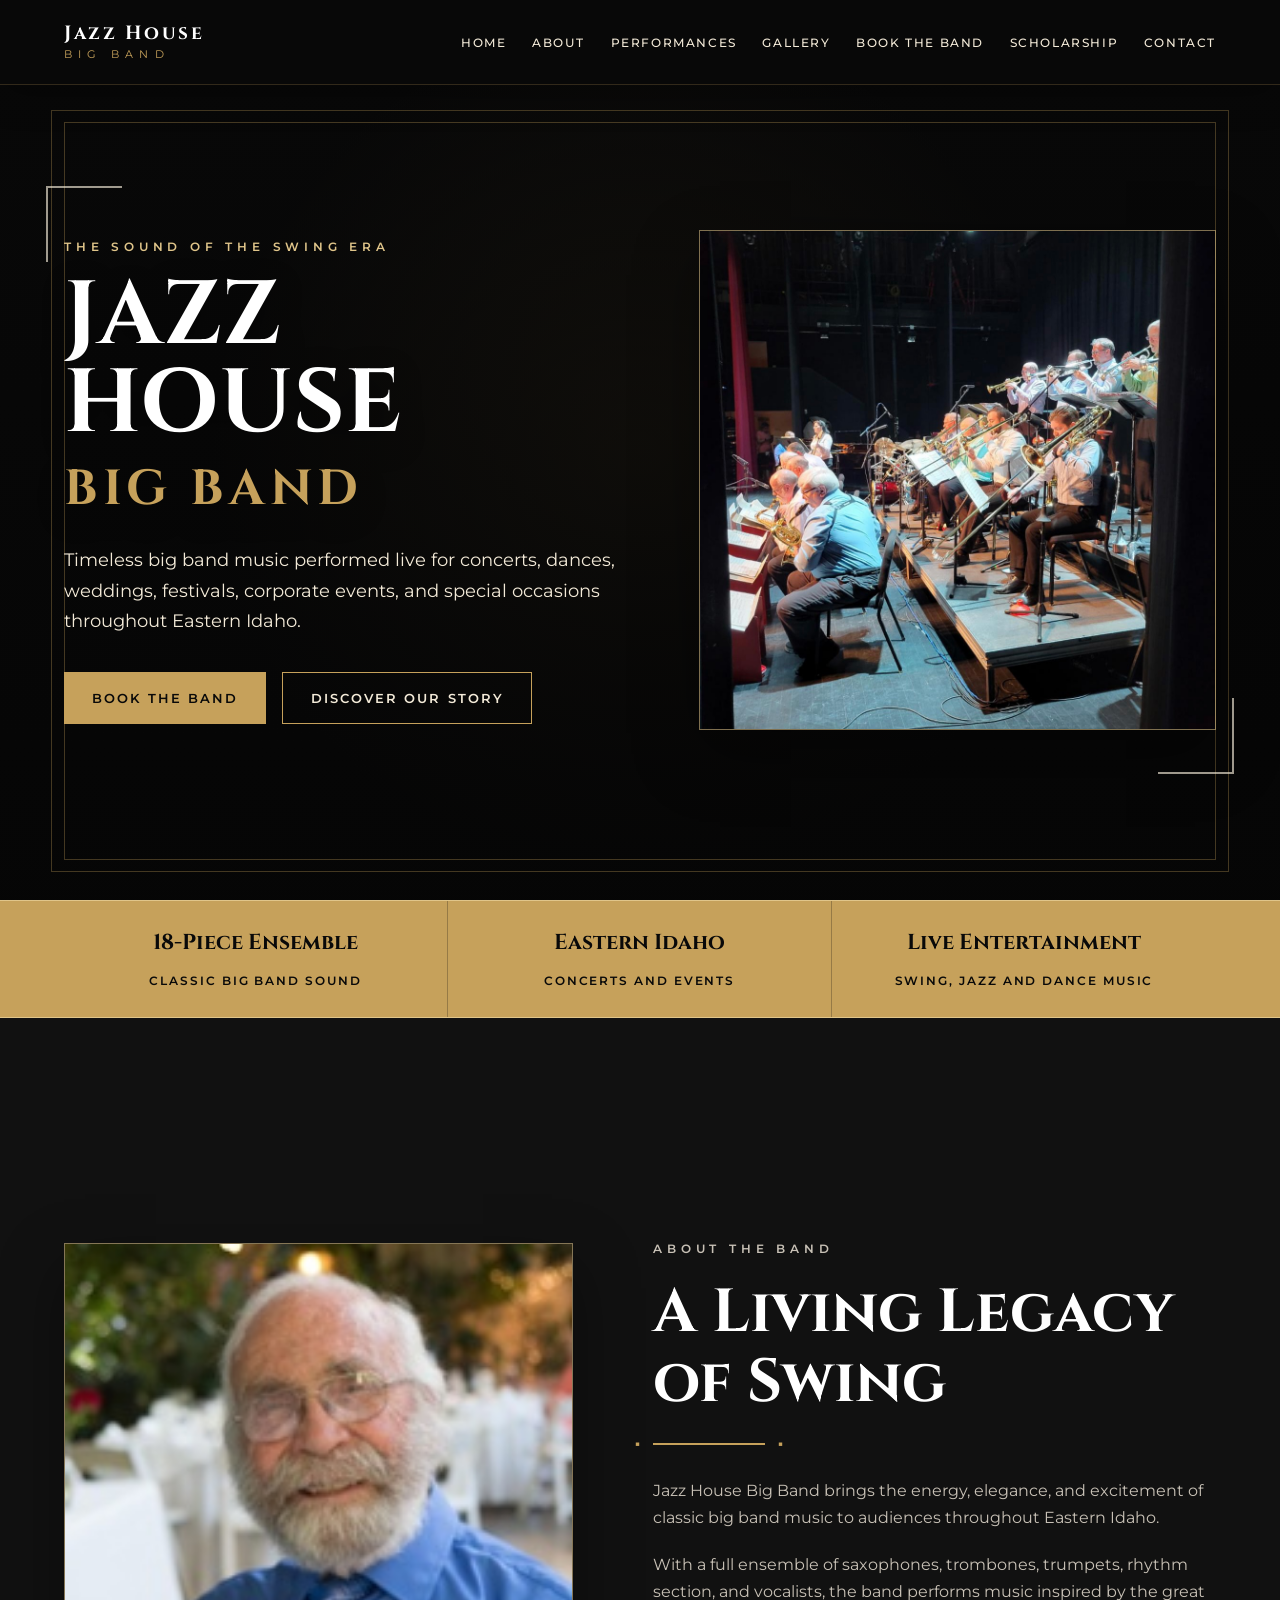
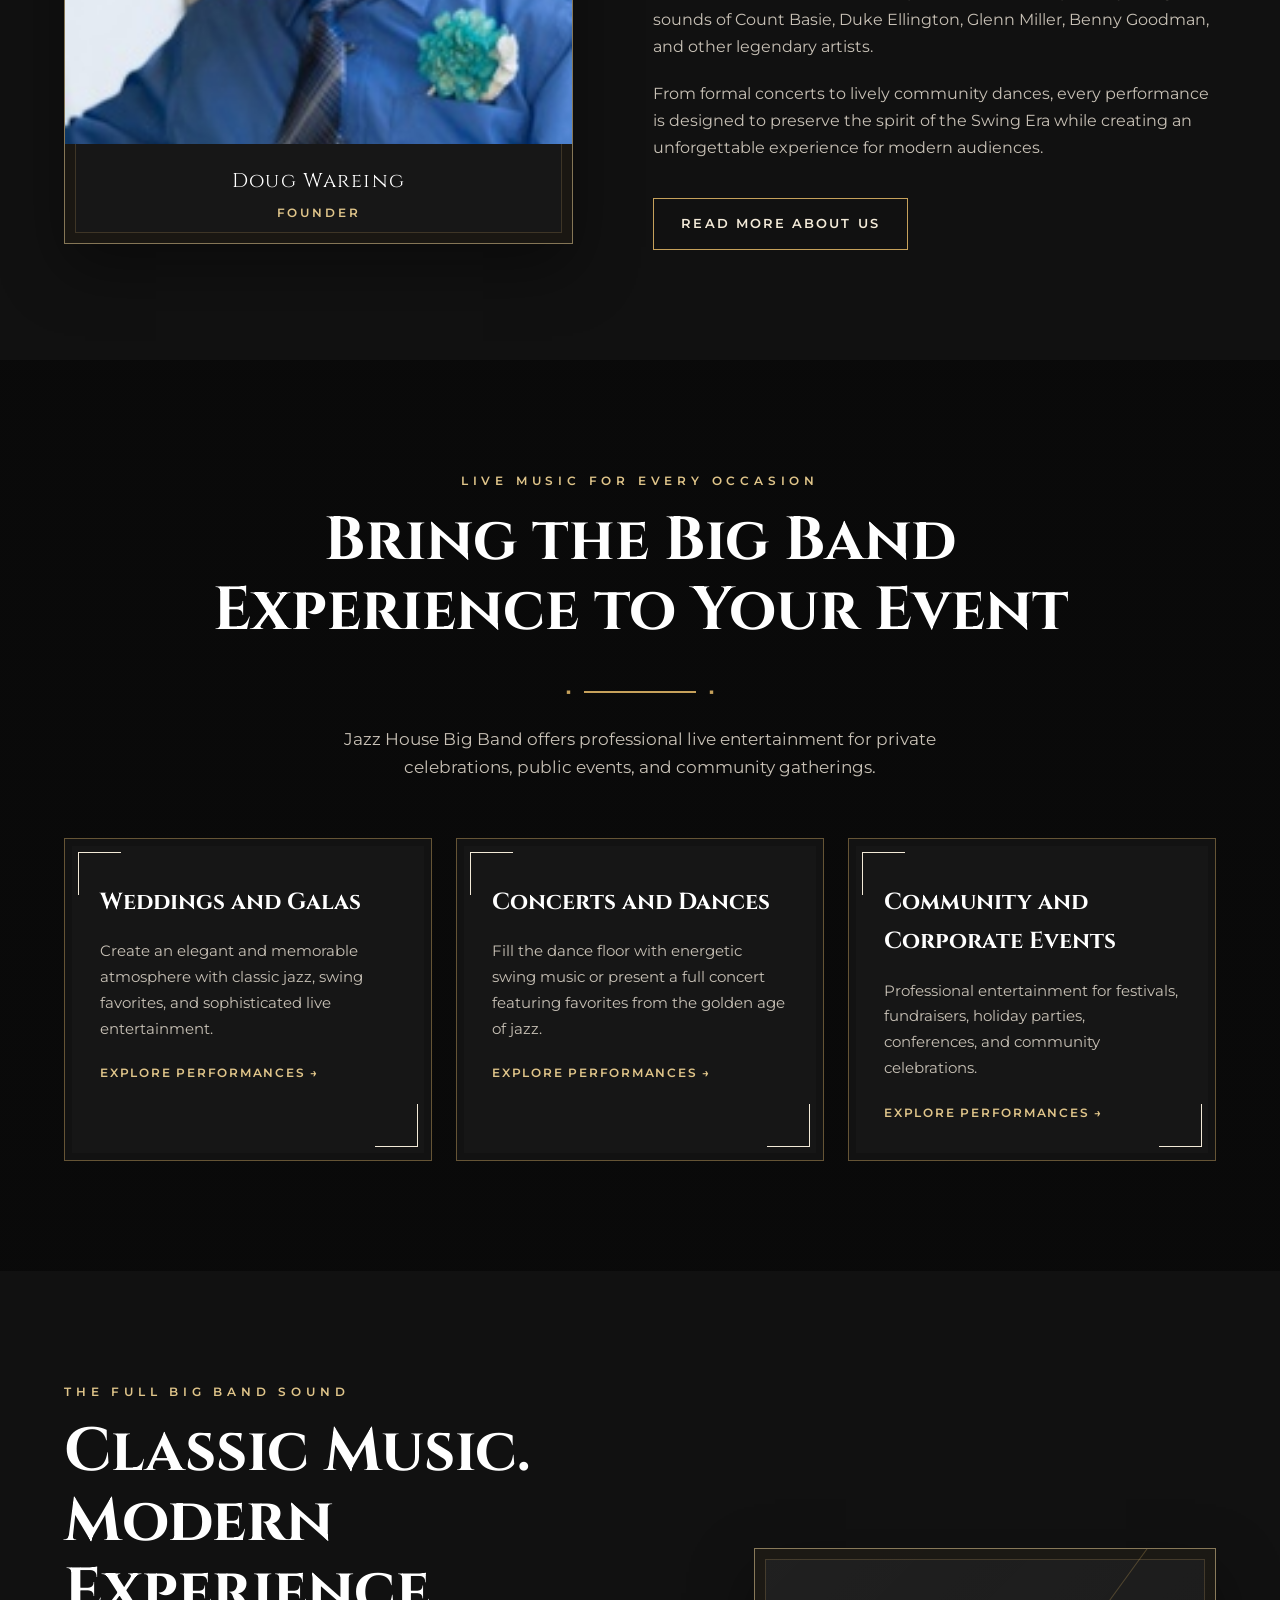
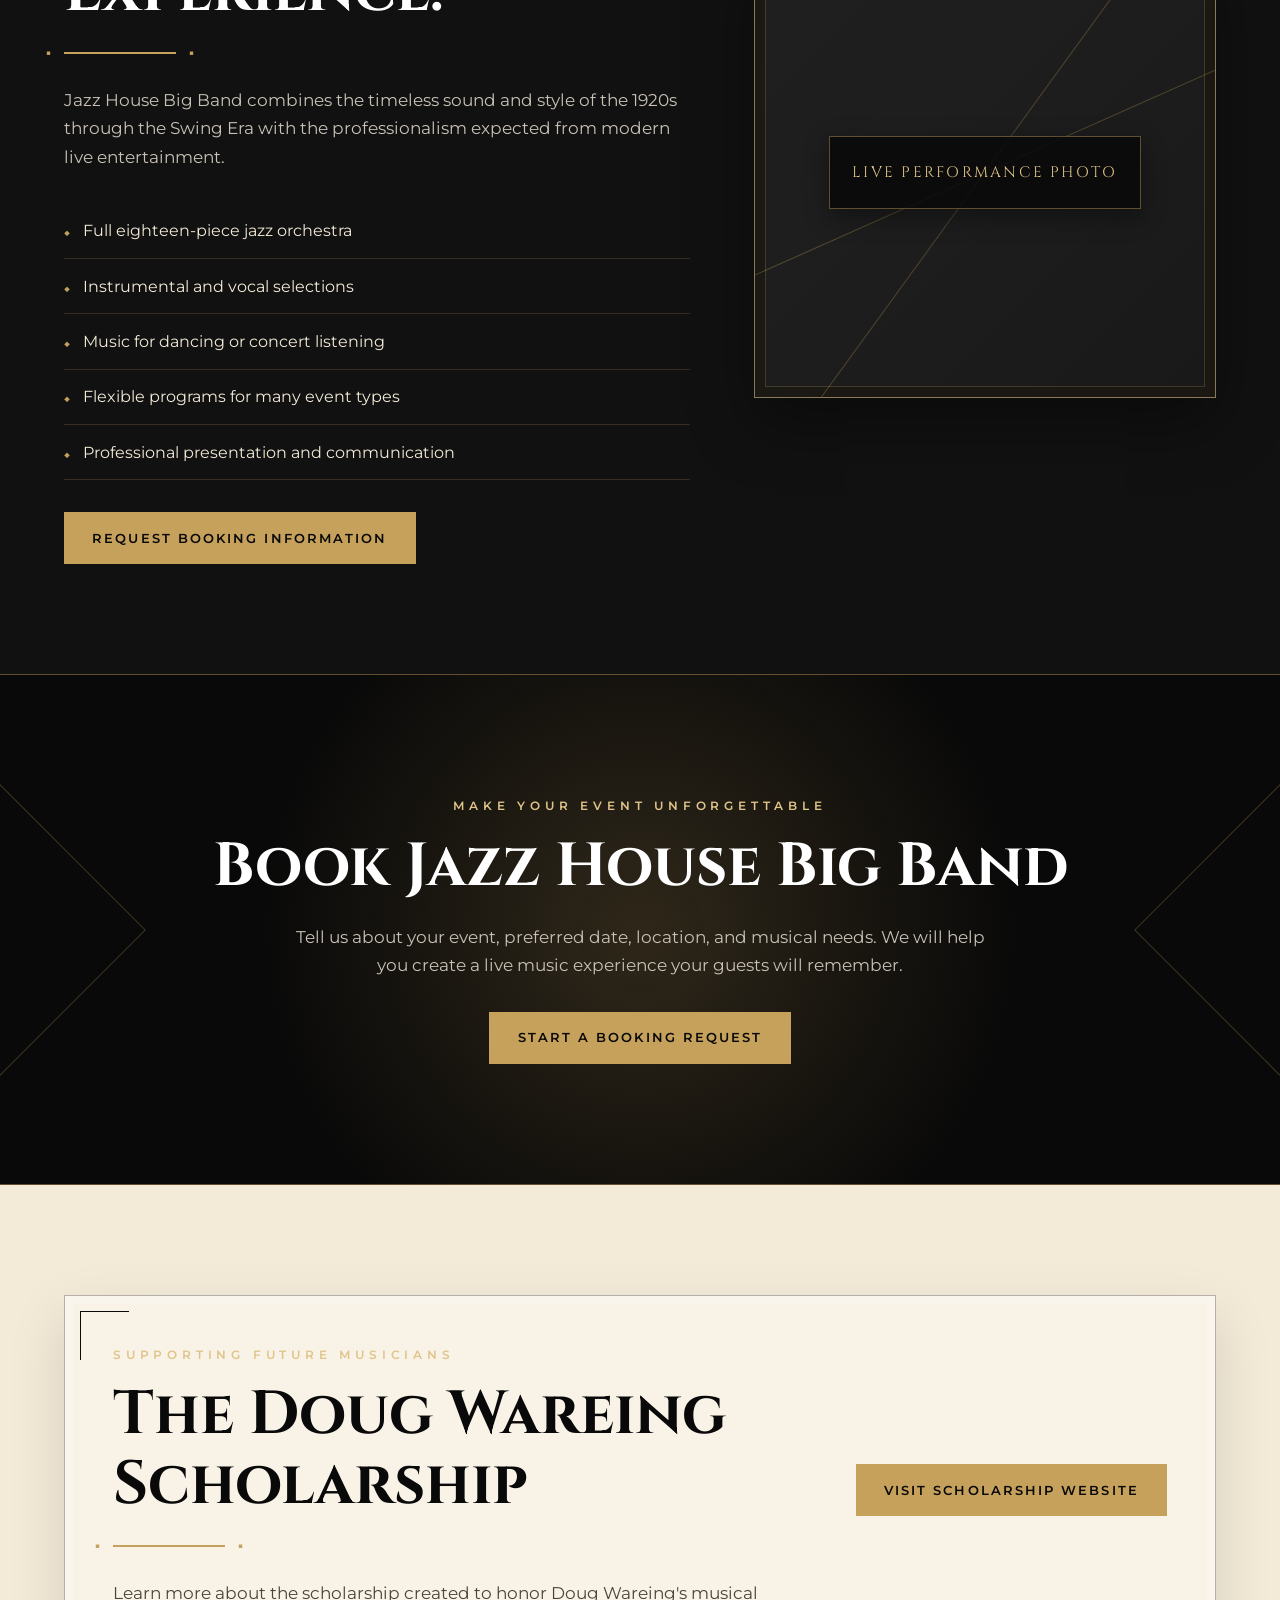
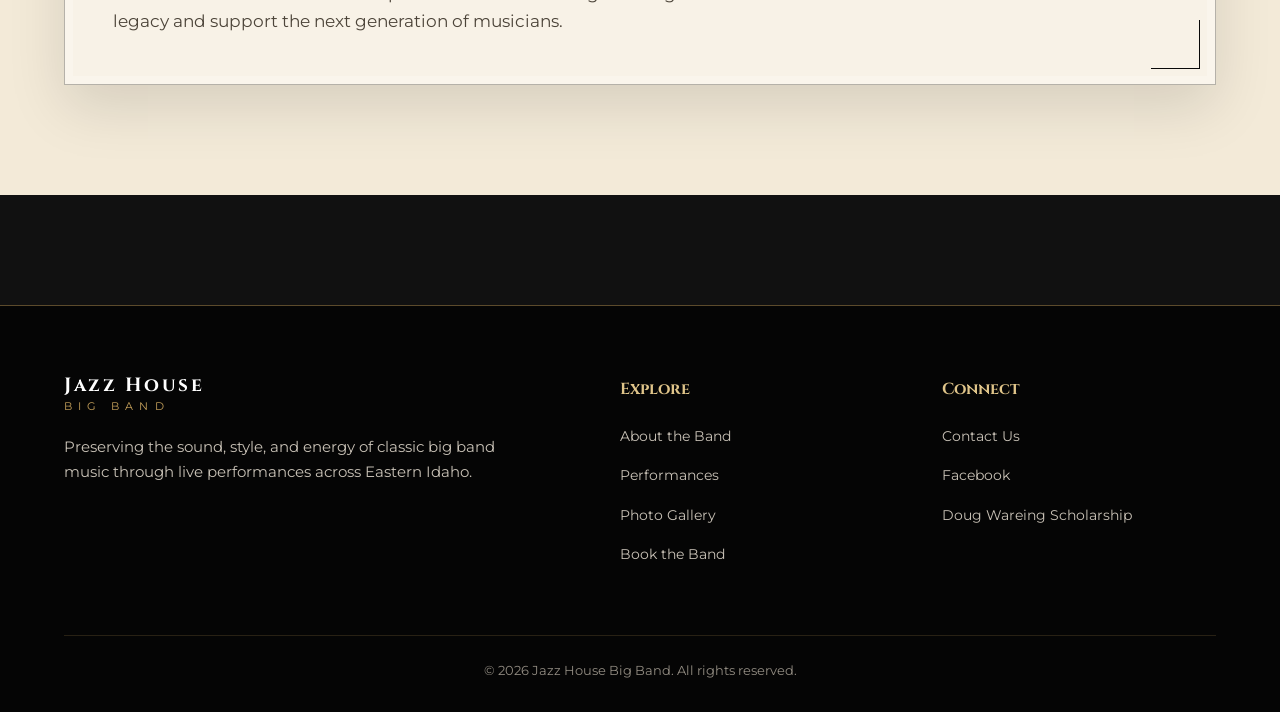
==== commit 7bad24fb: "Update index.html" ====
--- a/index.html
+++ b/index.html
@@ -1144,7 +1144,7 @@
 
     </section>
 
-    <section class="section about">
+    <section id="about" class="section about"> <section id="about" class="section about">
 
       <div class="container two-column">
 
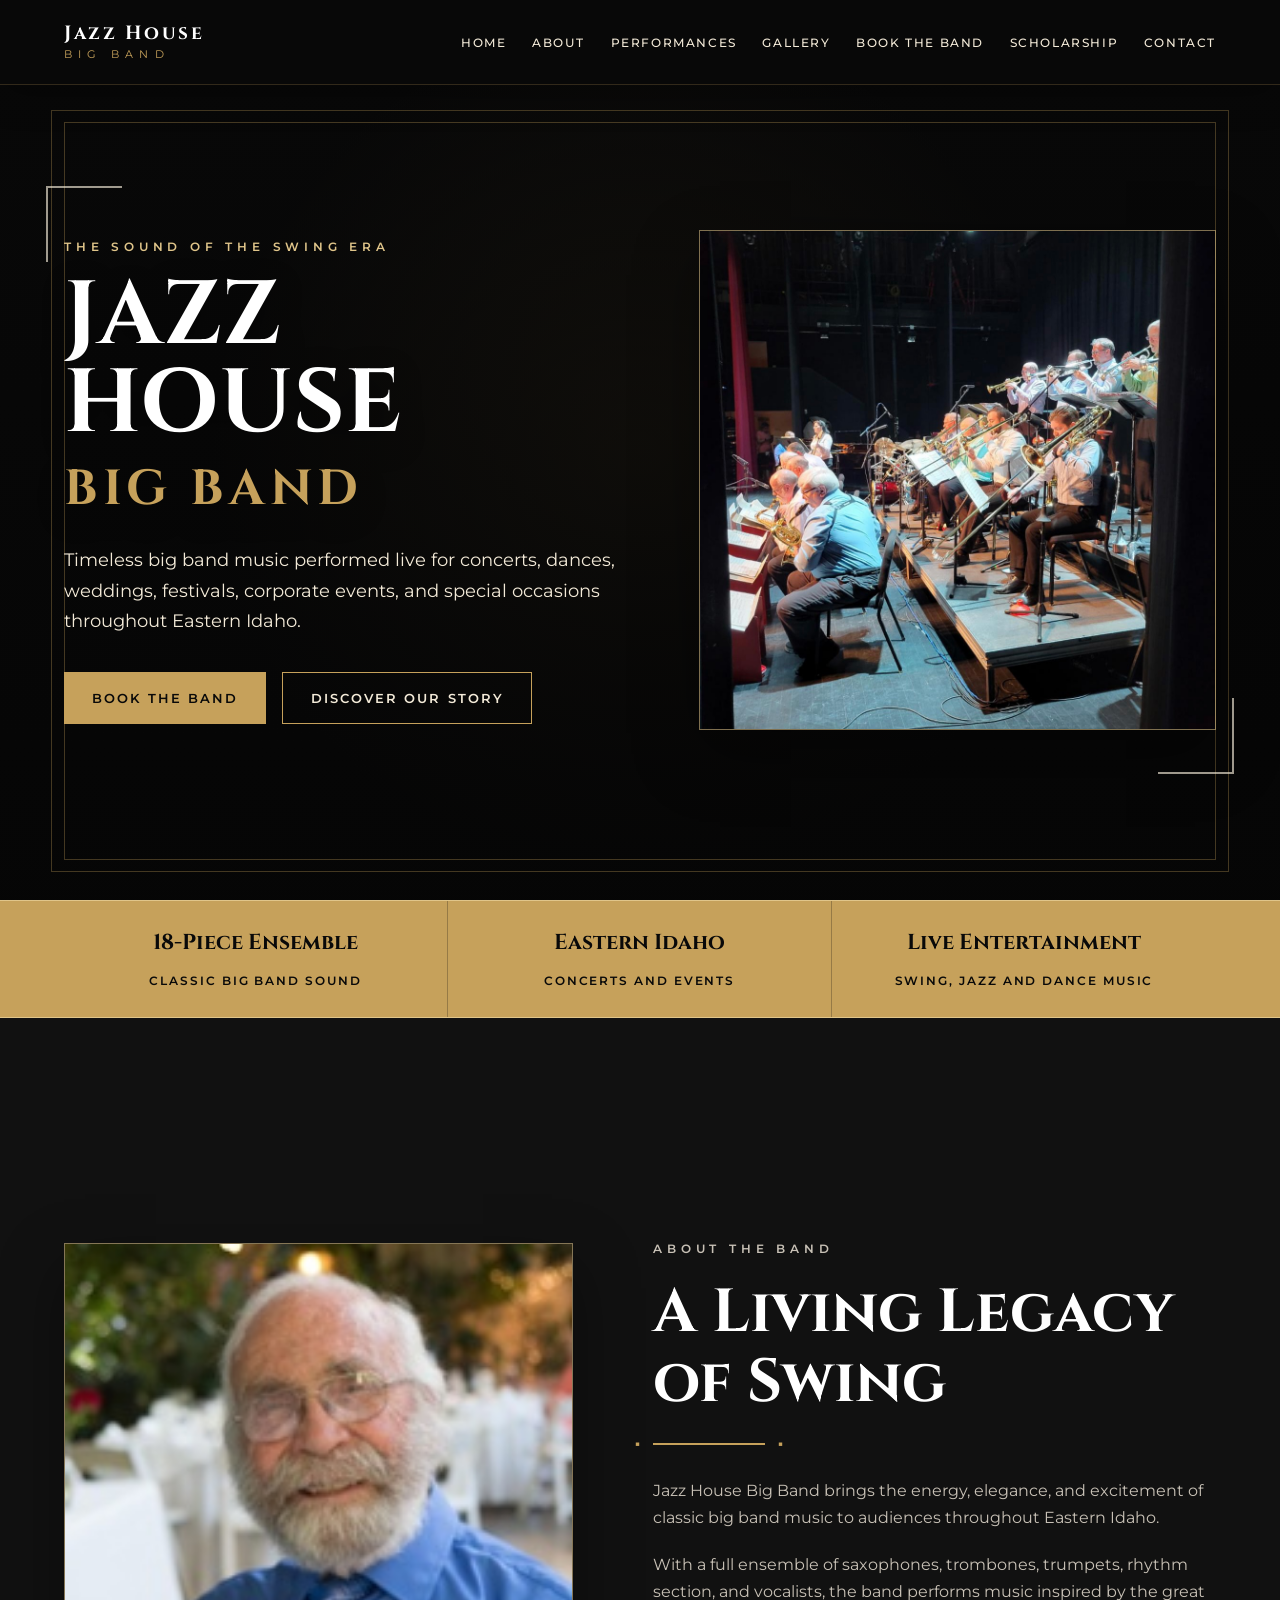
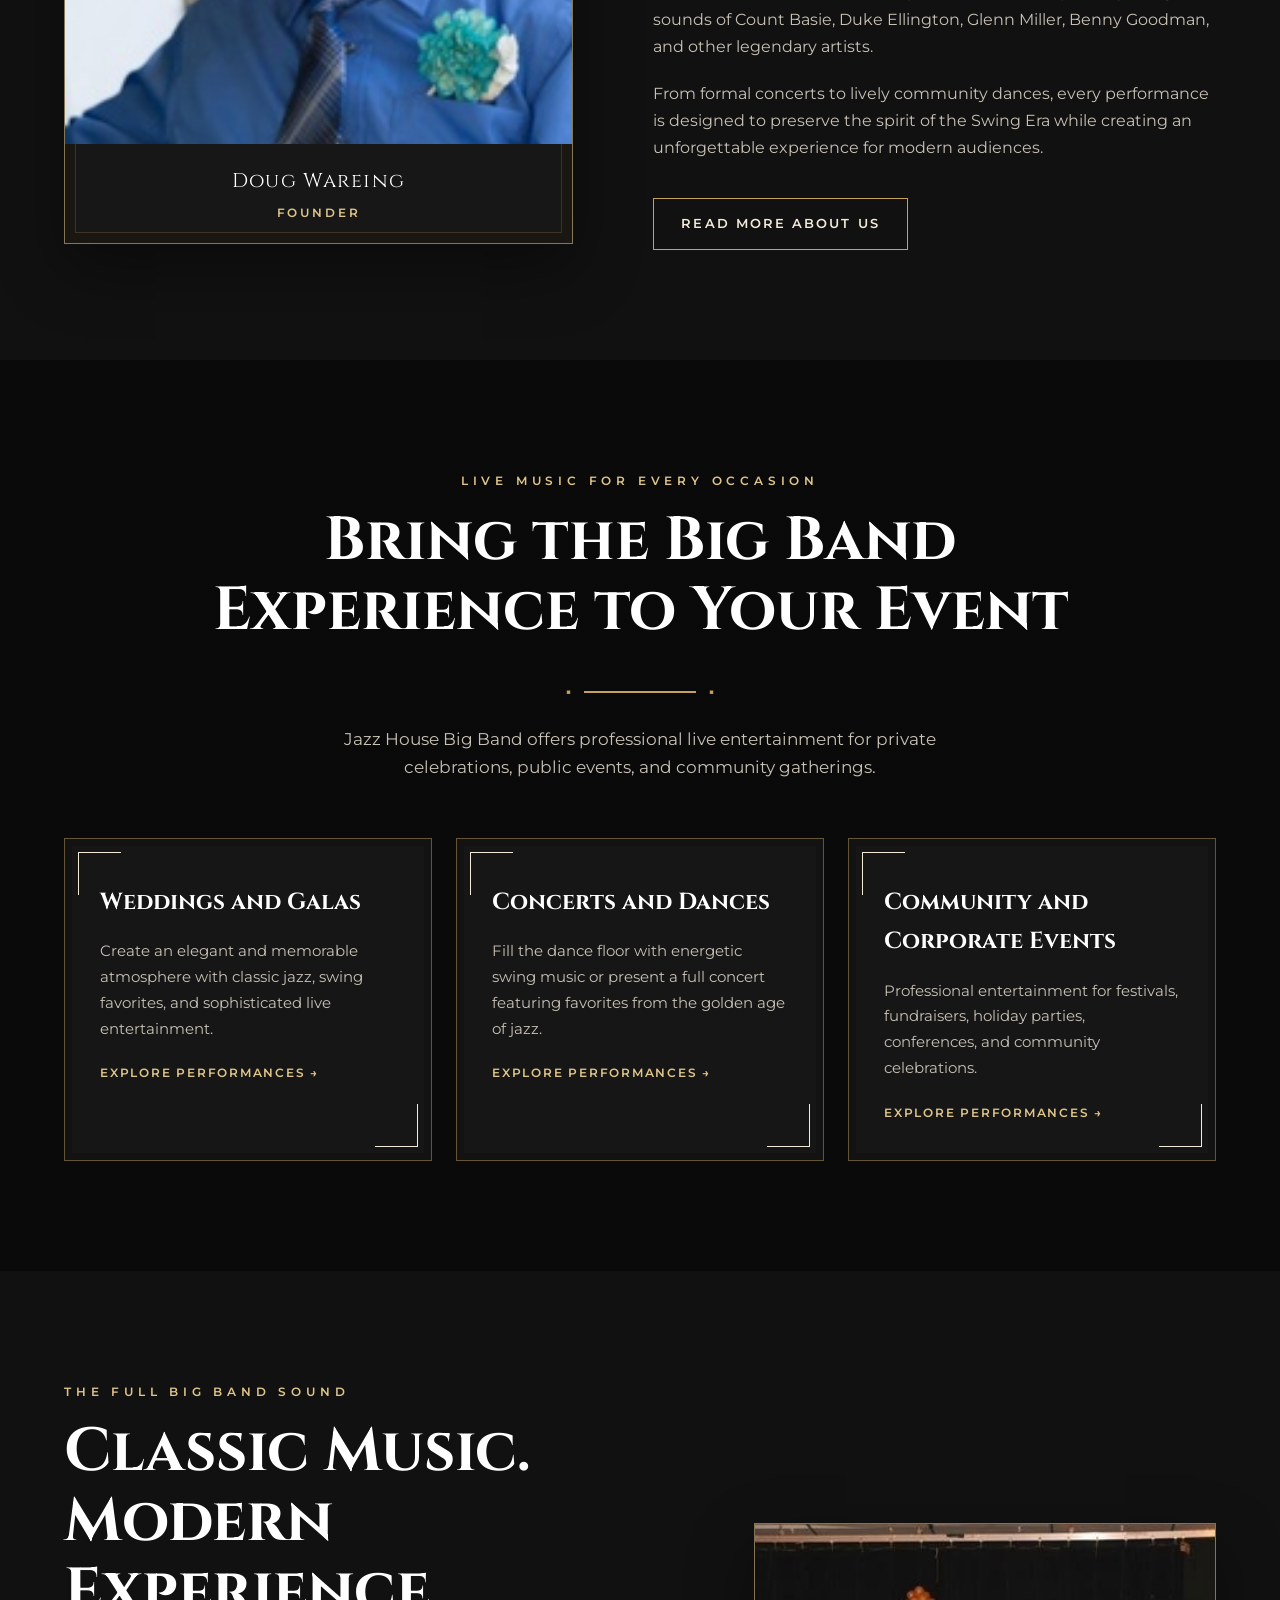
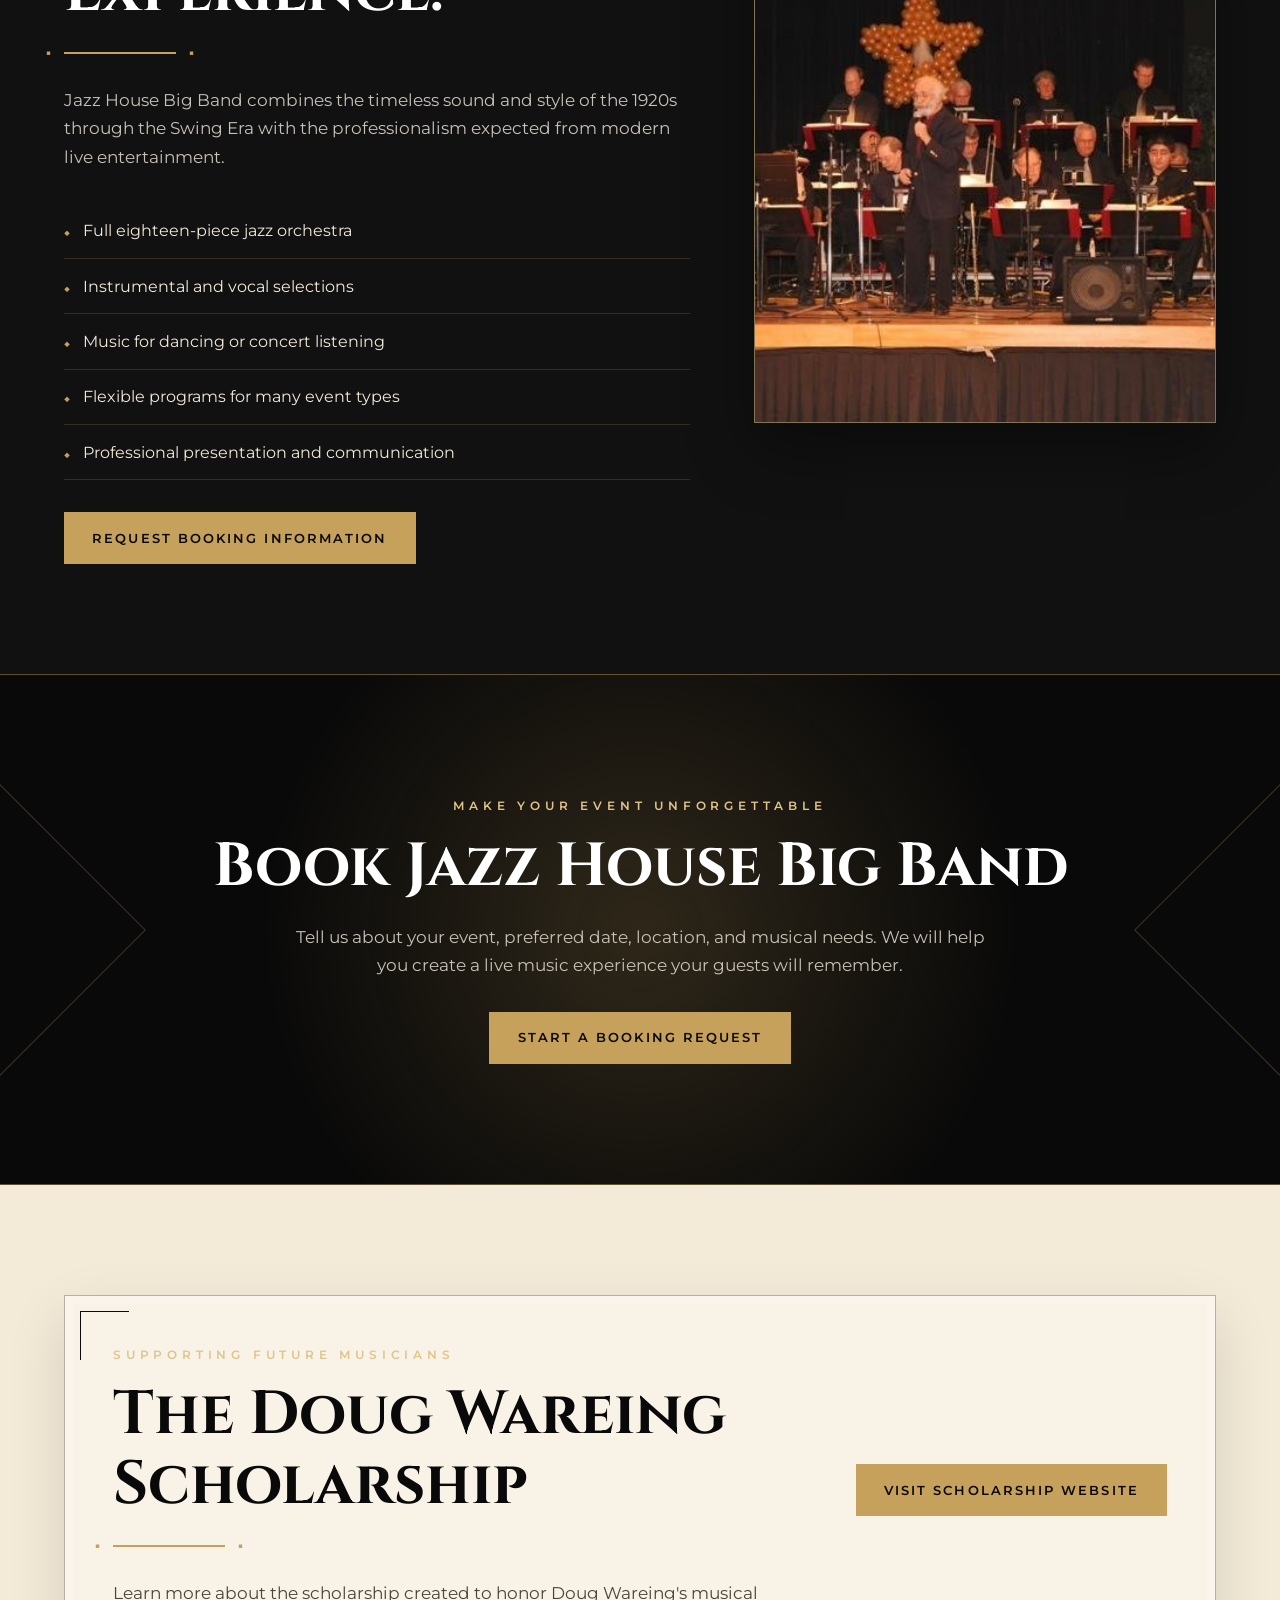
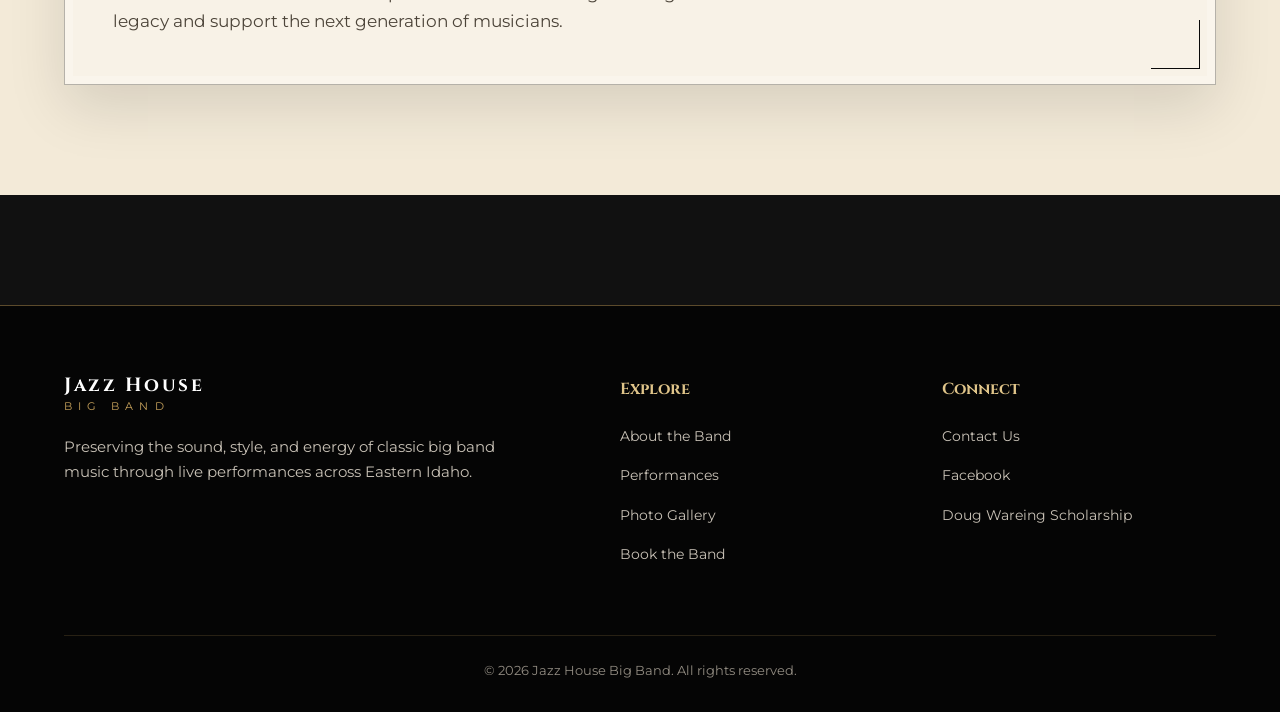
==== commit 595cef28: "Update index.html" ====
--- a/index.html
+++ b/index.html
@@ -1304,11 +1304,11 @@
 
         </div>
 
-        <div class="photo-placeholder">
-          <div class="placeholder-text">
-            Live Performance Photo
-          </div>
-        </div>
+       <img
+  src="images/IMG_5957.jpeg"
+  alt="Jazz House Big Band live performance"
+  class="featured-photo"
+>
 
       </div>
 
